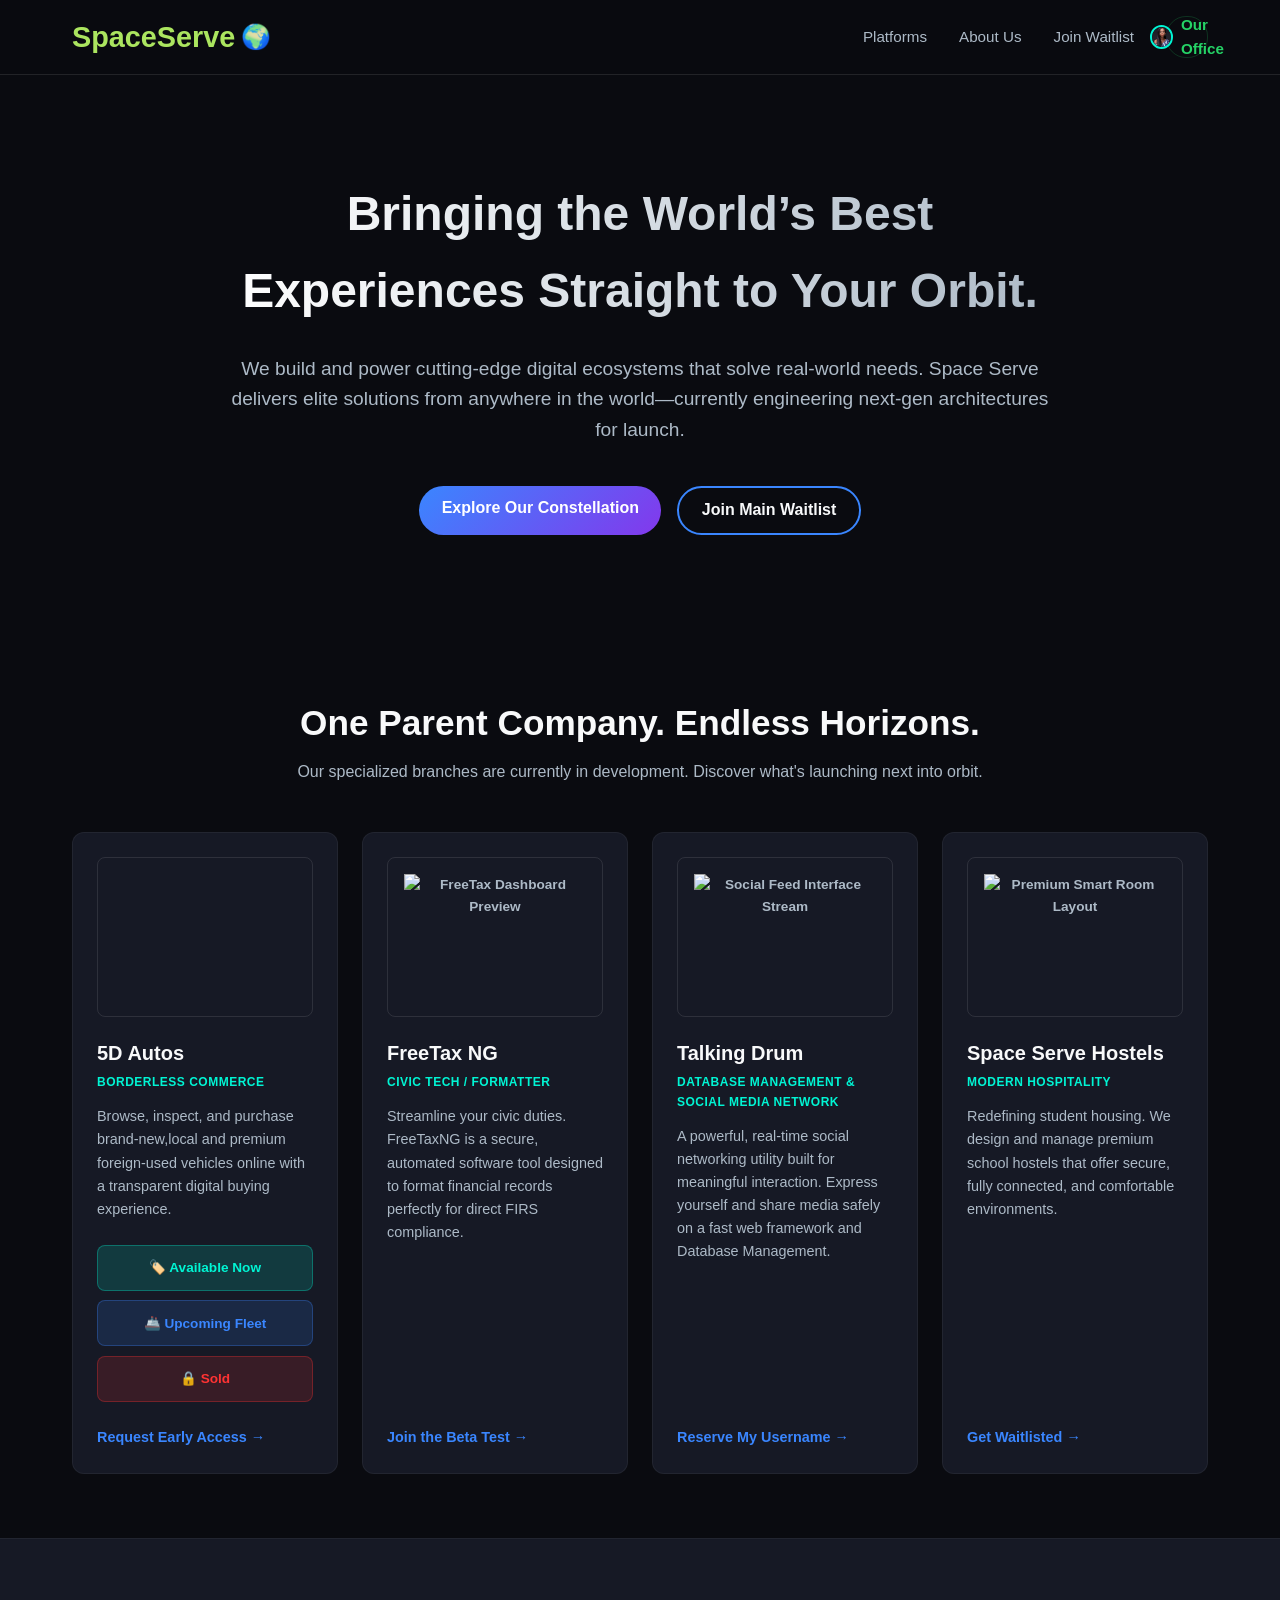
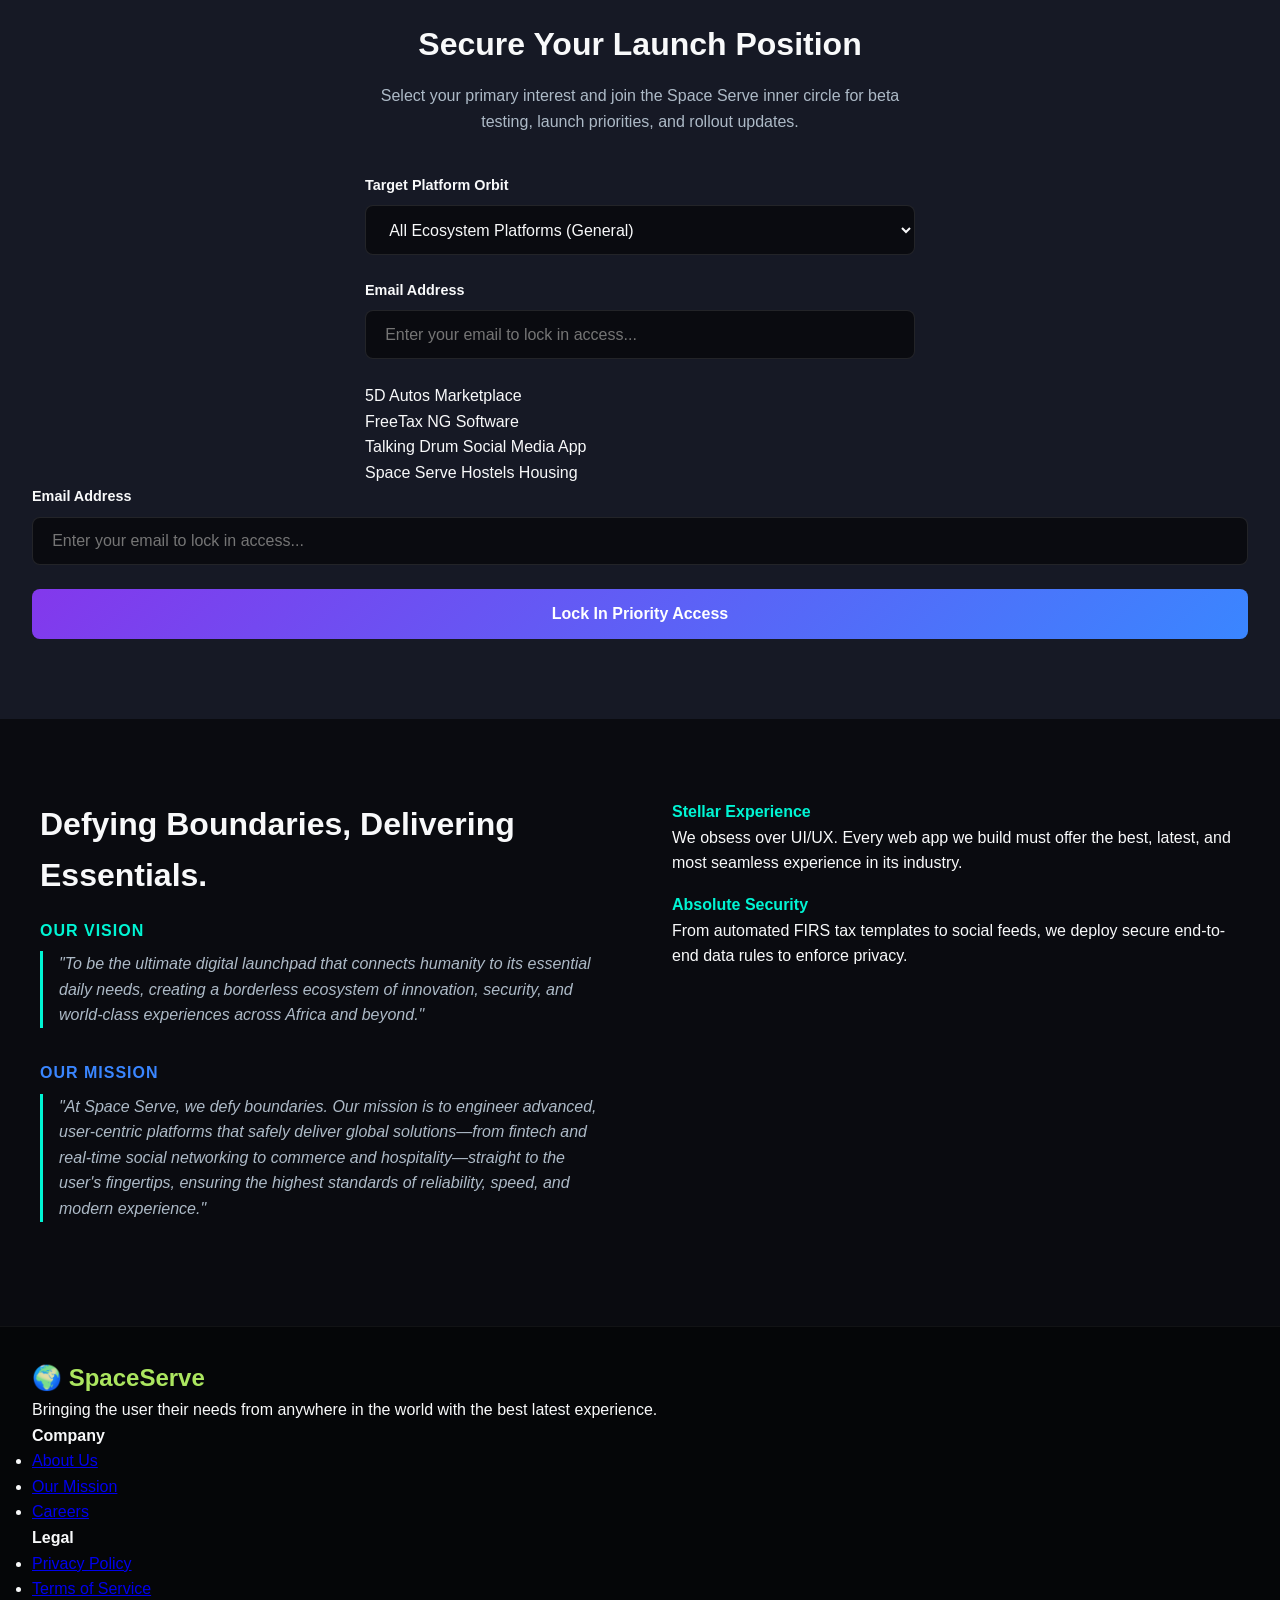
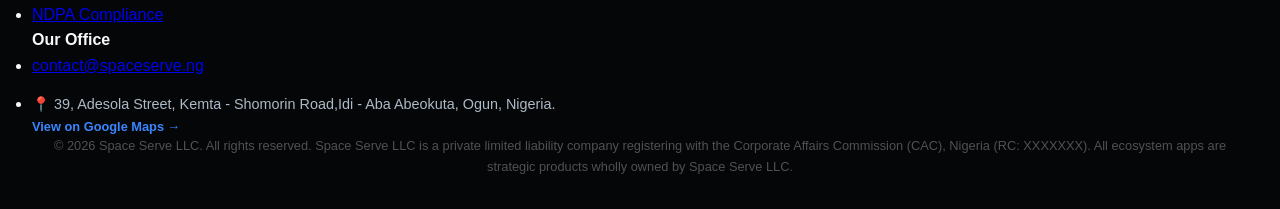
==== index.html @ 48e379fa "complete error free spaceser project" ====
<!DOCTYPE html>
<html lang="en">

<head>
    <meta charset="UTF-8">
    <meta name="viewport" content="width=device-width, initial-scale=1.0">
    <title>Space Serve LLC | Pre-Launch Portal</title>
    <link rel="stylesheet" href="style.css">
</head>

<body>
    <!-- Header Navigation -->
    <header>
        <nav class="nav-container">
            <a href="#" class="logo" style="text-decoration: none; display: flex; align-items: center;">
                <!-- Fixed span/h1 mismatch and optimized text sizing parameters -->
                <span class="logo-text"
                    style="color: #abe55f; font-weight: 700; font-size: 1.8rem; margin: 0; line-height: 1;">SpaceServe</span>
                <!-- Resized globe to a clean 1.5rem to scale beautifully across mobile phones -->
                <span class="header-globe-spin"
                    style="font-size: 1.5rem; display: inline-block; margin-left: 6px;">🌍</span>
            </a>
            <ul class="nav-links">
                <li><a href="#ecosystem">Platforms</a></li>
                <li><a href="#about">About Us</a></li>
                <li><a href="#waitlist-section">Join Waitlist</a></li>

                <!-- Our Office Hybrid Image & Text Dropdown -->
                <li class="dropdown">
                    <div class="nav-avatar-wrapper" id="contactDropdownBtn"
                        style="display: flex; align-items: center; gap: 8px; border: 1px solid rgba(37, 211, 102, 0.2); padding: 0.4rem 0.9rem; border-radius: 20px; cursor: pointer;">
                        <img src="image/victoria.png" alt="Contact Support" class="nav-avatar"
                            style="width: 24px; height: 24px; border-radius: 50%; object-fit: cover;">
                        <span style="color: #25d366; font-weight: 600; font-size: 0.95rem;">Our Office</span>
                    </div>
                    <ul class="dropdown-menu" id="contactMenu">
                        <li><a href="https://wa.me/2348159296162" target="_blank">📞 Support Line 1</a></li>
                        <li><a href="https://wa.me/3472792154" target="_blank">📞 Support Line 2</a></li>
                    </ul>
                </li>
            </ul>
        </nav>
    </header>

    <!-- Hero Section -->
    <section class="hero">
        <h1>Bringing the World’s Best Experiences Straight to Your Orbit.</h1>
        <p>We build and power cutting-edge digital ecosystems that solve real-world needs. Space Serve delivers elite
            solutions from anywhere in the world—currently engineering next-gen architectures for launch.</p>
        <div class="hero-btns">
            <a href="#ecosystem" class="cta-btn">Explore Our Constellation</a>
            <a href="#waitlist-section" class="btn-outline">Join Main Waitlist</a>
        </div>
    </section>

    <!-- Portfolio Ecosystem Section -->
    <section class="portfolio-section" id="ecosystem">
        <div class="section-title">
            <h2>One Parent Company. Endless Horizons.</h2>
            <p>Our specialized branches are currently in development. Discover what's launching next into orbit.</p>
        </div>

        <div class="portfolio-grid">

            <!-- Column 1: 5D Autos Master Showcase -->
            <article class="portfolio-card">
                <div>
                    <!-- Master Core Graphic Frame View -->
                    <div class="slider-container" data-platform="Auto Sales">
                        <!-- Fixed duplicate active slide state parameters -->
                        <div class="slide"><img src="image/H1.jpeg" alt="5D Autos Fleet"></div>
                        <div class="slide"><img src="image/H2.jpeg" alt="Car 2"></div>
                        <div class="slide"><img src="image/H3.jpeg" alt="Car 3"></div>
                        <div class="slide"><img src="image/H4.jpeg" alt="Car 4"></div>
                        <div class="slide"><img src="image/H5.jpeg" alt="Car 5"></div>
                        <div class="slide"><img src="image/H6.jpeg" alt="Car 6"></div>
                        <div class="slide"><img src="image/H7.jpeg" alt="Car 7"></div>
                        <div class="slide"><img src="image/S1.jpeg" alt="Car 8"></div>
                        <div class="slide"><img src="image/S2.jpeg" alt="Car 9"></div>
                        <div class="slide"><img src="image/S3.jpeg" alt="Car 10"></div>
                        <div class="slide"><img src="image/S4.jpeg" alt="Car 11"></div>
                        <div class="slide"><img src="image/S5.jpeg" alt="Car 12"></div>
                    </div>

                    <h3>5D Autos</h3>
                    <div class="card-tag">Borderless Commerce</div>
                    <p>Browse, inspect, and purchase brand-new,local and premium foreign-used vehicles online with a
                        transparent digital buying experience.</p>

                    <!-- Separate Page Navigation Triggers -->
                    <div class="auto-page-links">
                        <a href="available.html" class="auto-nav-pills onsale-pill">🏷️ Available Now</a>
                        <a href="upcoming.html" class="auto-nav-pills upcoming-pill">🚢 Upcoming Fleet</a>
                        <a href="sold.html" class="auto-nav-pills sold-pill">🔒 Sold</a>
                    </div>
                </div>
                <a href="#waitlist-section" class="app-link waitlist-trigger" data-app="Auto Sales"
                    style="display:block; margin-top:1.5rem;">Request Early Access &rarr;</a>
            </article>

            <!-- Column 2: FreeTax NG -->
            <article class="portfolio-card">
                <div>
                    <div class="slider-container" data-platform="FreeTax NG">
                        <div class="active slide"><img src="images/tax-dashboard.jpg" alt="FreeTax Dashboard Preview">
                        </div>
                        <div class="slide"><img src="images/tax-firs-form.jpg" alt="FIRS Compliant Formatter View">
                        </div>
                        <div class="slide"><img src="images/tax-security.jpg" alt="Secure Encryption Safeguards"></div>
                    </div>
                    <h3>FreeTax NG</h3>
                    <div class="card-tag">Civic Tech / Formatter</div>
                    <p>Streamline your civic duties. FreeTaxNG is a secure, automated software tool designed to format
                        financial records perfectly for direct FIRS compliance.</p>
                </div>
                <a href="#waitlist-section" class="app-link waitlist-trigger" data-app="FreeTax Nigeria">Join the Beta
                    Test &rarr;</a>
            </article>

            <!-- Column 3: Talking Drum -->
            <article class="portfolio-card">
                <div>
                    <div class="slider-container" data-platform="Talking Drum">
                        <div class="active slide"><img src="images/drum-feed.jpg" alt="Social Feed Interface Stream">
                        </div>
                        <div class="slide"><img src="images/drum-chat.jpg" alt="Secure Encrypted Chats"></div>
                        <div class="slide"><img src="images/drum-community.jpg" alt="Communities Hub"></div>
                    </div>
                    <h3>Talking Drum</h3>
                    <div class="card-tag">Database Management & Social Media Network</div>
                    <p>A powerful, real-time social networking utility built for meaningful interaction. Express
                        yourself and share media safely on a fast web framework and Database Management.</p>
                </div>
                <a href="#waitlist-section" class="app-link waitlist-trigger" data-app="Talking Drum">Reserve My
                    Username &rarr;</a>
            </article>

            <!-- Column 4: Space Serve Hostels -->
            <article class="portfolio-card">
                <div>
                    <div class="slider-container" data-platform="Hostels">
                        <div class="active slide"><img src="images/hostel-room.jpg" alt="Premium Smart Room Layout">
                        </div>
                        <div class="slide"><img src="images/hostel-lounge.jpg" alt="Student Shared Study Lounge"></div>
                        <div class="slide"><img src="images/hostel-security.jpg" alt="Smart Security System"></div>
                    </div>
                    <h3>Space Serve Hostels</h3>
                    <div class="card-tag">Modern Hospitality</div>
                    <p>Redefining student housing. We design and manage premium school hostels that offer secure, fully
                        connected, and comfortable environments.</p>
                </div>
                <a href="#waitlist-section" class="app-link waitlist-trigger" data-app="Space Serve Hostels"
                    style="display:block; margin-top:1.5rem;">Get Waitlisted &rarr;</a>
            </article>
        </div>
    </section>

    <!-- Unified Formspree Waitlist Input Form Section -->
    <section class="waitlist-form-section" id="waitlist-section">
        <div class="form-wrapper">
            <h2>Secure Your Launch Position</h2>
            <p>Select your primary interest and join the Space Serve inner circle for beta testing, launch priorities,
                and rollout updates.</p>

            <!-- IMPORTANT: Replace 'your-formspree-id' with your actual Formspree alphanumeric endpoint string key -->
            <form action="https://formspree.io" method="POST" id="waitlistForm">
                <div class="input-group">
                    <label for="platformSelect">Target Platform Orbit</label>
                    <select name="Selected Platform" id="platformSelect" required>
                        <option value="General Ecosystem Support">All Ecosystem Platforms (General)</option>
                        <option value="Auto Sales">5D Autos Marketplace</option>
                        <option value="FreeTax Nigeria">FreeTax NG Software</option>
                        <option value="Talking Drum">Talking Drum Social Media App</option>
                        <option value="Space Serve Hostels">Space Serve Hostels Housing</option>
                    </select>
                </div>

                <div class="input-group">
                    <label for="emailInput">Email Address</label>
                    <input type="email" name="Subscriber Email" id="emailInput"
                        placeholder="Enter your email to lock in access..." required>
                </div>

                <option value="Auto Sales">5D Autos Marketplace</option>
                <option value="FreeTax Nigeria">FreeTax NG Software</option>
                <option value="Talking Drum">Talking Drum Social Media App</option>
                <option value="Space Serve Hostels">Space Serve Hostels Housing</option>
                </select>
        </div>

        <div class="input-group">
            <label for="emailInput">Email Address</label>
            <input type="email" name="Subscriber Email" id="emailInput"
                placeholder="Enter your email to lock in access..." required>
        </div>

        <button type="submit" class="submit-form-btn">Lock In Priority Access</button>
        </form>
        </div>
    </section>

    <!-- About & Corporate Statements Section -->
    <section class="about-section" id="about">
        <div class="about-container">
            <div class="about-left">
                <h2>Defying Boundaries, Delivering Essentials.</h2>

                <p
                    style="margin-bottom: 0.5rem; color: var(--stellar-glow); font-weight: 700; text-transform: uppercase; letter-spacing: 1px;">
                    Our Vision</p>
                <blockquote style="margin-bottom: 2rem;">
                    "To be the ultimate digital launchpad that connects humanity to its essential daily needs, creating
                    a borderless ecosystem of innovation, security, and world-class experiences across Africa and
                    beyond."
                </blockquote>

                <p
                    style="margin-bottom: 0.5rem; color: var(--cosmic-blue); font-weight: 700; text-transform: uppercase; letter-spacing: 1px;">
                    Our Mission</p>
                <blockquote style="margin-bottom: 1.5rem;">
                    "At Space Serve, we defy boundaries. Our mission is to engineer advanced, user-centric platforms
                    that safely deliver global solutions—from fintech and real-time social networking to commerce and
                    hospitality—straight to the user's fingertips, ensuring the highest standards of reliability, speed,
                    and modern experience."
                </blockquote>
            </div>
            <div class="about-right">
                <ul class="value-list">
                    <li class="value-item">
                        <strong>Stellar Experience</strong>
                        <p>We obsess over UI/UX. Every web app we build must offer the best, latest, and most seamless
                            experience in its industry.</p>
                    </li>
                    <li class="value-item">
                        <strong>Absolute Security</strong>
                        <p>From automated FIRS tax templates to social feeds, we deploy secure end-to-end data rules to
                            enforce privacy.</p>
                    </li>
                </ul>
            </div>
        </div>
    </section>

    <footer>
        <div class="footer-container">
            <div class="footer-brand">
                <a href="#" class="logo">
                    <span class="footer-spin">🌍</span> <span class="logo-text"
                        style="color: #abe55f;">SpaceServe</span>
                </a>
                <p>Bringing the user their needs from anywhere in the world with the best latest experience.</p>
            </div>

            <div class="footer-links">
                <h4>Company</h4>
                <ul>
                    <li><a href="#about">About Us</a></li>
                    <li><a href="#about">Our Mission</a></li>
                    <li><a href="#">Careers</a></li>
                </ul>
            </div>

            <div class="footer-links">
                <h4>Legal</h4>
                <ul>
                    <li><a href="#">Privacy Policy</a></li>
                    <li><a href="#">Terms of Service</a></li>
                    <li><a href="#">NDPA Compliance</a></li>
                </ul>
            </div>

            <div class="footer-links">
                <h4>Our Office</h4>
                <ul>
                    <li><a href="mailto:contact@spaceserve.ng">contact@spaceserve.ng</a></li>
                    <li style="margin-top: 0.8rem;">
                        <a href="https://google.com" target="_blank"
                            style="color: var(--text-muted); font-size: 0.9rem; line-height: 1.4; text-decoration: none; display: block; border-radius: 4px; transition: color 0.2s;">
                            📍 39, Adesola Street, Kemta - Shomorin Road,Idi - Aba Abeokuta, Ogun, Nigeria.
                            <span
                                style="display: block; color: var(--cosmic-blue); font-size: 0.8rem; margin-top: 4px; font-weight: 600;">View
                                on Google Maps &rarr;</span>
                        </a>
                    </li>
                </ul>
            </div>
        </div>

        <div class="legal-notice">
            © 2026 Space Serve LLC. All rights reserved. Space Serve LLC is a private limited liability company
            registering with the Corporate Affairs Commission (CAC), Nigeria (RC: XXXXXXX). All ecosystem apps are
            strategic products wholly owned by Space Serve LLC.
        </div>
    </footer>

    <script src="script.js"></script>
</body>

</html>
---- style.css ----
/* CSS Reset & Dark Space Aesthetics */
* {
    margin: 0;
    padding: 0;
    box-sizing: border-box;
    font-family: 'Segoe UI', Tahoma, Geneva, Verdana, sans-serif;
}

:root {
    --space-dark: #0a0b10;
    --space-nebula: #161925;
    --cosmic-blue: #3a86ff;
    --stellar-glow: #00f5d4;
    --text-light: #f8f9fa;
    --text-muted: #adbac7;
}

body {
    background-color: var(--space-dark);
    color: var(--text-light);
    line-height: 1.6;
    overflow-x: hidden;
}

/* Navigation Layout */
header {
    background-color: rgba(10, 11, 16, 0.95);
    backdrop-filter: blur(10px);
    position: fixed;
    width: 100%;
    top: 0;
    z-index: 1000;
    border-bottom: 1px solid rgba(255, 255, 255, 0.1);
}

.nav-container {
    max-width: 1200px;
    margin: 0 auto;
    display: flex;
    justify-content: space-between;
    align-items: center;
    padding: 1rem 2rem;
}

.logo {
    font-size: 1.5rem;
    font-weight: 700;
    color: var(--text-light);
    text-decoration: none;
}

.logo span { color: var(--stellar-glow); }
.nav-links { display: flex; list-style: none; gap: 2rem; align-items: center; }
.nav-links a { color: var(--text-muted); text-decoration: none; font-size: 0.95rem; transition: color 0.3s; }
.nav-links a:hover { color: var(--stellar-glow); }

.cta-btn, .btn-outline {
    padding: 0.6rem 1.4rem;
    border-radius: 30px;
    text-decoration: none;
    font-weight: 600;
    display: inline-block;
    transition: all 0.3s ease;
}

.cta-btn {
    background: linear-gradient(135deg, var(--cosmic-blue), #8338ec);
    color: white;
}

.cta-btn:hover {
    transform: translateY(-2px);
    box-shadow: 0 4px 15px rgba(58, 134, 255, 0.4);
}

.btn-outline {
    border: 2px solid var(--cosmic-blue);
    color: var(--text-light);
}

.btn-outline:hover { background-color: rgba(58, 134, 255, 0.1); }

/* Hero Wrapper */
.hero {
    padding: 11rem 2rem 6rem 2rem;
    max-width: 900px;
    margin: 0 auto;
    text-align: center;
}

.hero h1 {
    font-size: 3rem;
    font-weight: 800;
    margin-bottom: 1.5rem;
    background: linear-gradient(to right, #fff, var(--text-muted));
    -webkit-background-clip: text;
    -webkit-text-fill-color: transparent;
    background-clip: text; /* Add this standard rule for global compatibility */
}

.hero p { font-size: 1.2rem; color: var(--text-muted); margin-bottom: 2.5rem; }
.hero-btns { display: flex; justify-content: center; gap: 1rem; }

/* Grid Portfolio Structure (Enforced 4 Column Constraints) */
.portfolio-section { max-width: 1200px; margin: 0 auto; padding: 4rem 2rem; }
.section-title { text-align: center; margin-bottom: 3rem; }
.section-title h2 { font-size: 2.2rem; margin-bottom: 0.5rem; }
.section-title p { color: var(--text-muted); }

.portfolio-grid {
    display: grid;
    grid-template-columns: repeat(4, 1fr);
    gap: 1.5rem;
}

.portfolio-card {
    background-color: var(--space-nebula);
    border: 1px solid rgba(255, 255, 255, 0.05);
    border-radius: 12px;
    padding: 1.5rem;
    display: flex;
    flex-direction: column;
    justify-content: space-between;
    transition: transform 0.3s, border-color 0.3s;
}

.portfolio-card:hover { transform: translateY(-5px); border-color: var(--cosmic-blue); }

/* Intermittent Image Slideshow Frame Module */
.slider-container {
    width: 100%;
    height: 160px;
    position: relative;
    overflow: hidden;
    border-radius: 8px;
    margin-bottom: 1.2rem;
    border: 1px solid rgba(255, 255, 255, 0.1);
}

.slide {
    position: absolute;
    width: 100%;
    height: 100%;
    opacity: 0;
    transition: opacity 0.8s ease-in-out;
}

.slide.active { opacity: 1; z-index: 2; }

/* Placeholder and Future Proof Image Target Style */
.placeholder-img, .slider-container img {
    width: 100%;
    height: 100%;
    display: flex;
    align-items: center;
    justify-content: center;
    font-size: 0.85rem;
    font-weight: 600;
    color: var(--text-muted);
    text-align: center;
    padding: 1rem;
    object-fit: cover; /* Keeps real images scaling cleanly */
}

.portfolio-card h3 { font-size: 1.25rem; margin-bottom: 0.3rem; }
.card-tag { font-size: 0.75rem; color: var(--stellar-glow); text-transform: uppercase; margin-bottom: 0.8rem; font-weight: 700; letter-spacing: 0.5px; }
.portfolio-card p { color: var(--text-muted); font-size: 0.9rem; margin-bottom: 1.5rem; flex-grow: 1; }
.app-link { color: var(--cosmic-blue); text-decoration: none; font-weight: 600; font-size: 0.9rem; }
.app-link:hover { text-decoration: underline; }

/* Formspree Waitlist Structural Container */
.waitlist-form-section { background-color: var(--space-nebula); padding: 5rem 2rem; border-top: 1px solid rgba(255, 255, 255, 0.05); }
.form-wrapper { max-width: 550px; margin: 0 auto; text-align: center; }
.form-wrapper h2 { font-size: 2rem; margin-bottom: 0.8rem; }
.form-wrapper p { color: var(--text-muted); margin-bottom: 2.5rem; }

form { text-align: left; }
.input-group { margin-bottom: 1.5rem; }
.input-group label { display: block; font-size: 0.9rem; margin-bottom: 0.5rem; color: var(--text-light); font-weight: 600; }

.input-group input, .input-group select {
    width: 100%;
    padding: 0.9rem 1.2rem;
    background-color: var(--space-dark);
    border: 1px solid rgba(255, 255, 255, 0.1);
    color: var(--text-light);
    border-radius: 8px;
    font-size: 1rem;
    outline: none;
    transition: border 0.3s;
}

.input-group input:focus, .input-group select:focus { border-color: var(--stellar-glow); }
.submit-form-btn { width: 100%; padding: 1rem; border: none; border-radius: 8px; background: linear-gradient(135deg, #8338ec, var(--cosmic-blue)); color: white; font-weight: 700; font-size: 1rem; cursor: pointer; transition: transform 0.2s; }
.submit-form-btn:hover { transform: scale(1.01); }

/* About and Footer */
.about-section { padding: 5rem 2rem; }
.about-container { max-width: 1200px; margin: 0 auto; display: grid; grid-template-columns: 1fr 1fr; gap: 4rem; }
.about-left h2 { font-size: 2rem; margin-bottom: 1rem; }
.about-left blockquote { border-left: 3px solid var(--stellar-glow); padding-left: 1rem; color: var(--text-muted); font-style: italic; }
.value-list { list-style: none; }
.value-item { margin-bottom: 1rem; }
.value-item strong { color: var(--stellar-glow); display: block; }
footer { background: #050608; padding: 2rem; border-top: 1px solid rgba(255, 255, 255, 0.05); }
.legal-notice { max-width: 1200px; margin: 0 auto; color: rgba(255, 255, 255, 0.3); font-size: 0.8rem; text-align: center; }

/* Responsive Media Controls - Adapts to Mobile Viewports dynamically */
@media (max-width: 1100px) {
    .portfolio-grid { grid-template-columns: repeat(2, 1fr); } /* Changes to a 2-column pattern on tablet widths */
}

@media (max-width: 768px) {
    .nav-links { display: none; }
    .hero h1 { font-size: 2.1rem; }
    .portfolio-grid { grid-template-columns: 1fr; } /* Changes down to a robust single item column flow on mobile frames */
    .about-container { grid-template-columns: 1fr; gap: 2rem; }
}

/* Dropdown Mechanics Layout */
.dropdown {
    position: relative;
}

.dropdown-menu {
    display: none; /* Hidden by default */
    position: absolute;
    right: 0;
    top: 100%;
    background-color: var(--space-nebula);
    border: 1px solid rgba(255, 255, 255, 0.1);
    list-style: none;
    border-radius: 8px;
    padding: 0.5rem 0;
    min-width: 160px;
    box-shadow: 0 4px 12px rgba(0, 0, 0, 0.5);
    z-index: 2000;
}

/* Show dropdown when user hovers on desktop or when active on mobile */
.dropdown:hover .dropdown-menu,
.dropdown.active .dropdown-menu {
    display: block;
}

.dropdown-menu li a {
    display: block;
    padding: 0.6rem 1rem;
    color: var(--text-light) !important;
    font-size: 0.9rem;
    text-decoration: none;
    transition: background-color 0.2s;
}

.dropdown-menu li a:hover {
    background-color: rgba(58, 134, 255, 0.2);
    color: var(--stellar-glow) !important;
}

.nav-links .whatsapp-nav-btn {
    color: #25d366;
    font-weight: 600;
    border: 1px solid rgba(37, 211, 102, 0.2);
    padding: 0.4rem 0.9rem;
    border-radius: 20px;
    cursor: pointer;
}

/* Target the Globe Icon for a smooth cosmic spin */
.logo .logo-icon {
    display: inline-block;
    font-size: 1.6rem;
    /* Adjust '6s' to make it spin faster (e.g., 3s) or slower (e.g., 12s) */
    animation: globeSpin 6s linear infinite; 
}

/* Custom Orbital Spin Keyframes */
@keyframes globeSpin {
    0% {
        transform: rotate(0deg);
    }
    100% {
        transform: rotate(360deg);
    }
}

/* Navigation Support Avatar Framing Rules */
.nav-avatar-wrapper {
    position: relative;
    width: 42px;
    height: 42px;
    cursor: pointer;
    display: flex;
    align-items: center;
    justify-content: center;
}

.nav-avatar {
    width: 100%;
    height: 100%;
    border-radius: 50%; /* Cuts any regular image into a perfect circle */
    object-fit: cover; /* Prevents your picture from squeezing or distorting */
    border: 2px solid var(--stellar-glow); /* Adds a glowing premium outer border */
    background-color: var(--space-dark);
    transition: transform 0.2s ease, border-color 0.2s;
}

.nav-avatar-wrapper:hover .nav-avatar {
    transform: scale(1.08); /* Gently expands avatar frame on mouse hover */
    border-color: #25d366; /* Changes border to WhatsApp green on hover */
}

/* Green Live Chat Badge */
.online-indicator {
    position: absolute;
    bottom: 1px;
    right: 1px;
    width: 12px;
    height: 12px;
    background-color: #25d366; /* Vibrant WhatsApp Green */
    border: 2px solid var(--space-dark); /* Separates indicator from image body */
    border-radius: 50%;
    box-shadow: 0 0 8px #25d366;
}

/* Dropdown Layout Container */
.dropdown {
    position: relative;
}

.dropdown-menu {
    display: none; /* Hidden by default */
    position: absolute;
    right: 0;
    top: 100%;
    background-color: #161925; /* Matches your dark space nebula theme */
    border: 1px solid rgba(255, 255, 255, 0.1);
    list-style: none;
    border-radius: 8px;
    padding: 0.5rem 0;
    min-width: 170px;
    box-shadow: 0 4px 12px rgba(0, 0, 0, 0.5);
    z-index: 2000;
}

/* Instantly shows menu when hovered on computers or active on mobile */
.dropdown:hover .dropdown-menu,
.dropdown.active .dropdown-menu {
    display: block;
}

.dropdown-menu li a {
    display: block;
    padding: 0.6rem 1rem;
    color: #f8f9fa !important;
    text-decoration: none;
    font-size: 0.9rem;
    transition: background-color 0.2s;
}

.dropdown-menu li a:hover {
    background-color: rgba(58, 134, 255, 0.2);
    color: #00f5d4 !important; /* Glow accent */
}
.footer-links ul li a:hover {
    color: var(--stellar-glow) !important;
}

/* Triggers a continuous, seamless rotation on the header globe icon */
.header-globe-spin {
    animation: smoothHeaderGlobe 7s linear infinite;
    transform-origin: center;
}

/* Keyframes to loop the globe 360 degrees infinitely */
@keyframes smoothHeaderGlobe {
    0% {
        transform: rotate(0deg);
    }
    100% {
        transform: rotate(360deg);
    }
}

/* 5D Autos Separate Page Navigation System */
.auto-page-links {
    display: flex;
    flex-direction: column;
    gap: 0.6rem;
    margin-top: 1rem;
}

.auto-nav-pills {
    display: block;
    text-align: center;
    text-decoration: none;
    padding: 0.7rem;
    font-size: 0.85rem;
    font-weight: 700;
    border-radius: 8px;
    transition: transform 0.2s, box-shadow 0.2s;
}

.auto-nav-pills:hover {
    transform: translateY(-2px);
}

/* Color Coding for Category Navigation Buttons */
.onsale-pill { background-color: rgba(0, 245, 212, 0.15); color: var(--stellar-glow); border: 1px solid rgba(0, 245, 212, 0.3); }
.onsale-pill:hover { box-shadow: 0 0 10px rgba(0, 245, 212, 0.3); }

.upcoming-pill { background-color: rgba(58, 134, 255, 0.15); color: var(--cosmic-blue); border: 1px solid rgba(58, 134, 255, 0.3); }
.upcoming-pill:hover { box-shadow: 0 0 10px rgba(58, 134, 255, 0.3); }

.sold-pill { background-color: rgba(255, 51, 51, 0.15); color: #ff3333; border: 1px solid rgba(255, 51, 51, 0.3); }
.sold-pill:hover { box-shadow: 0 0 10px rgba(255, 51, 51, 0.3); }
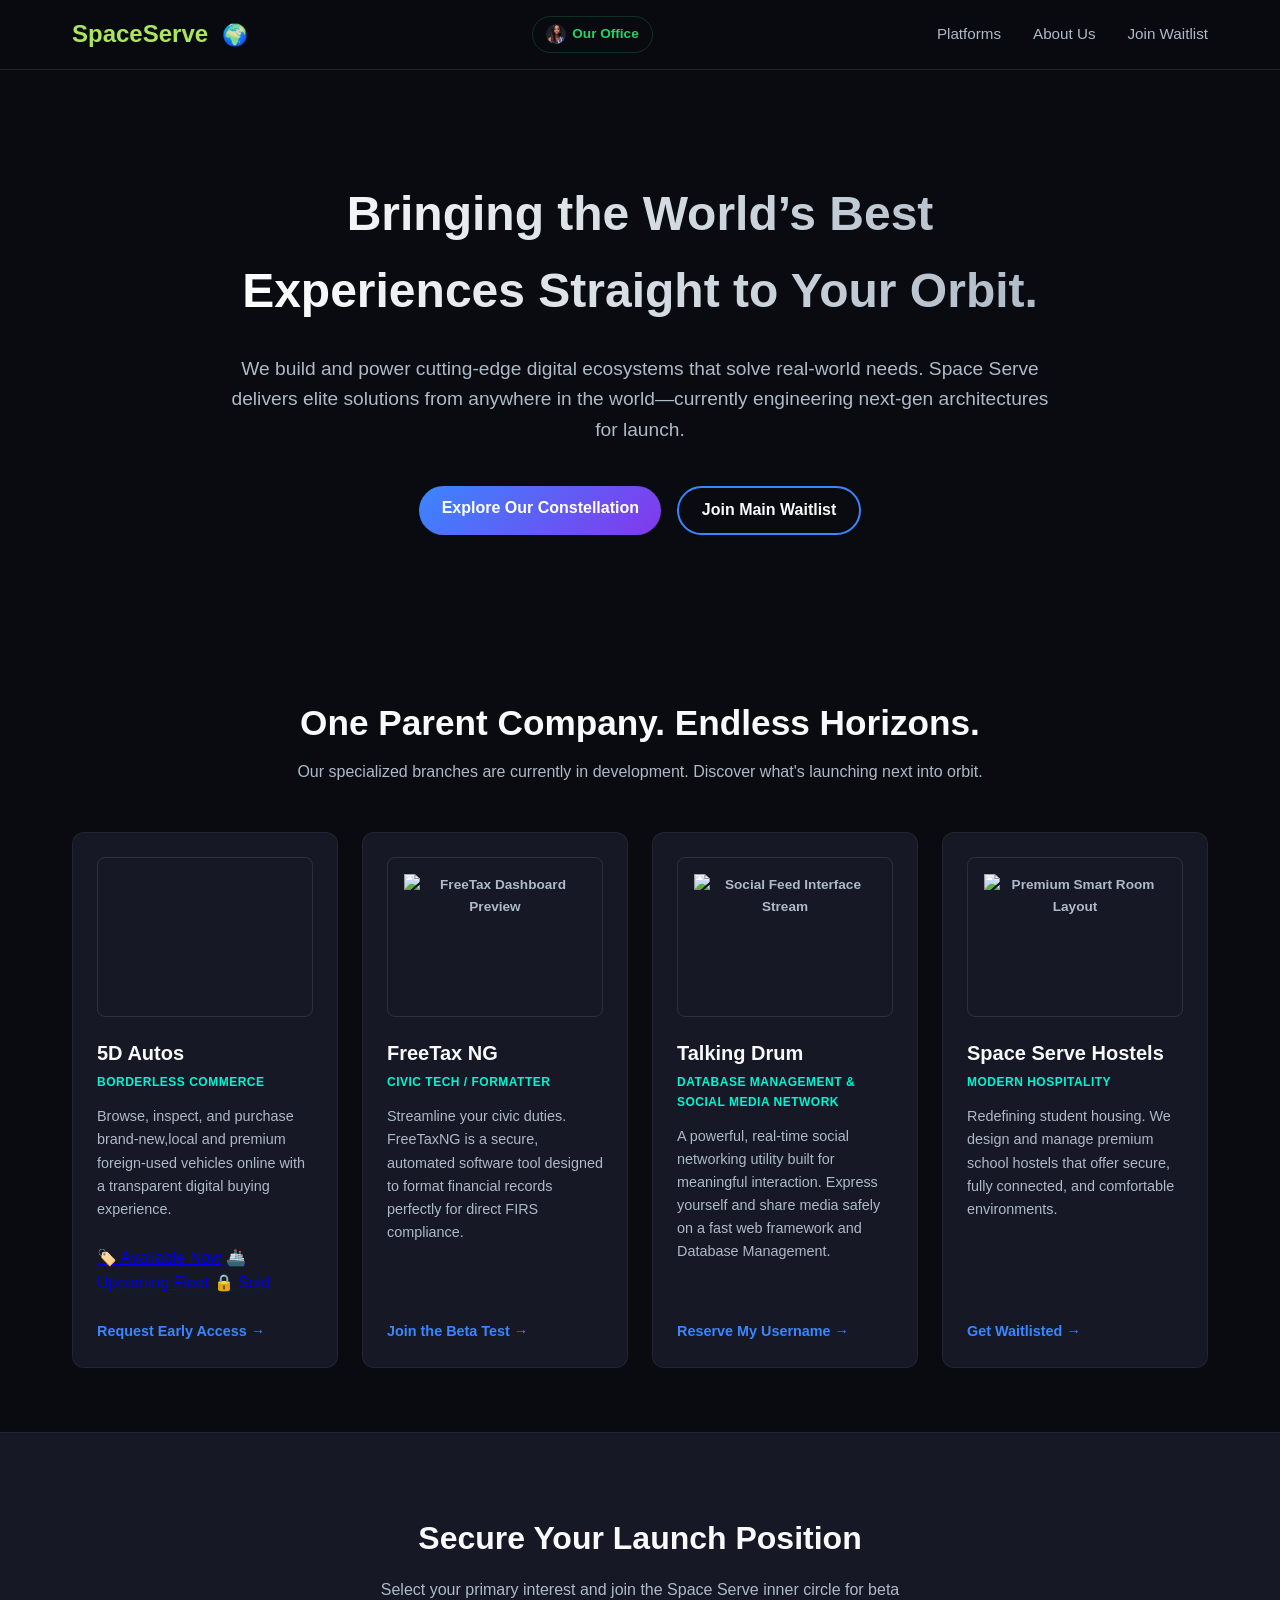
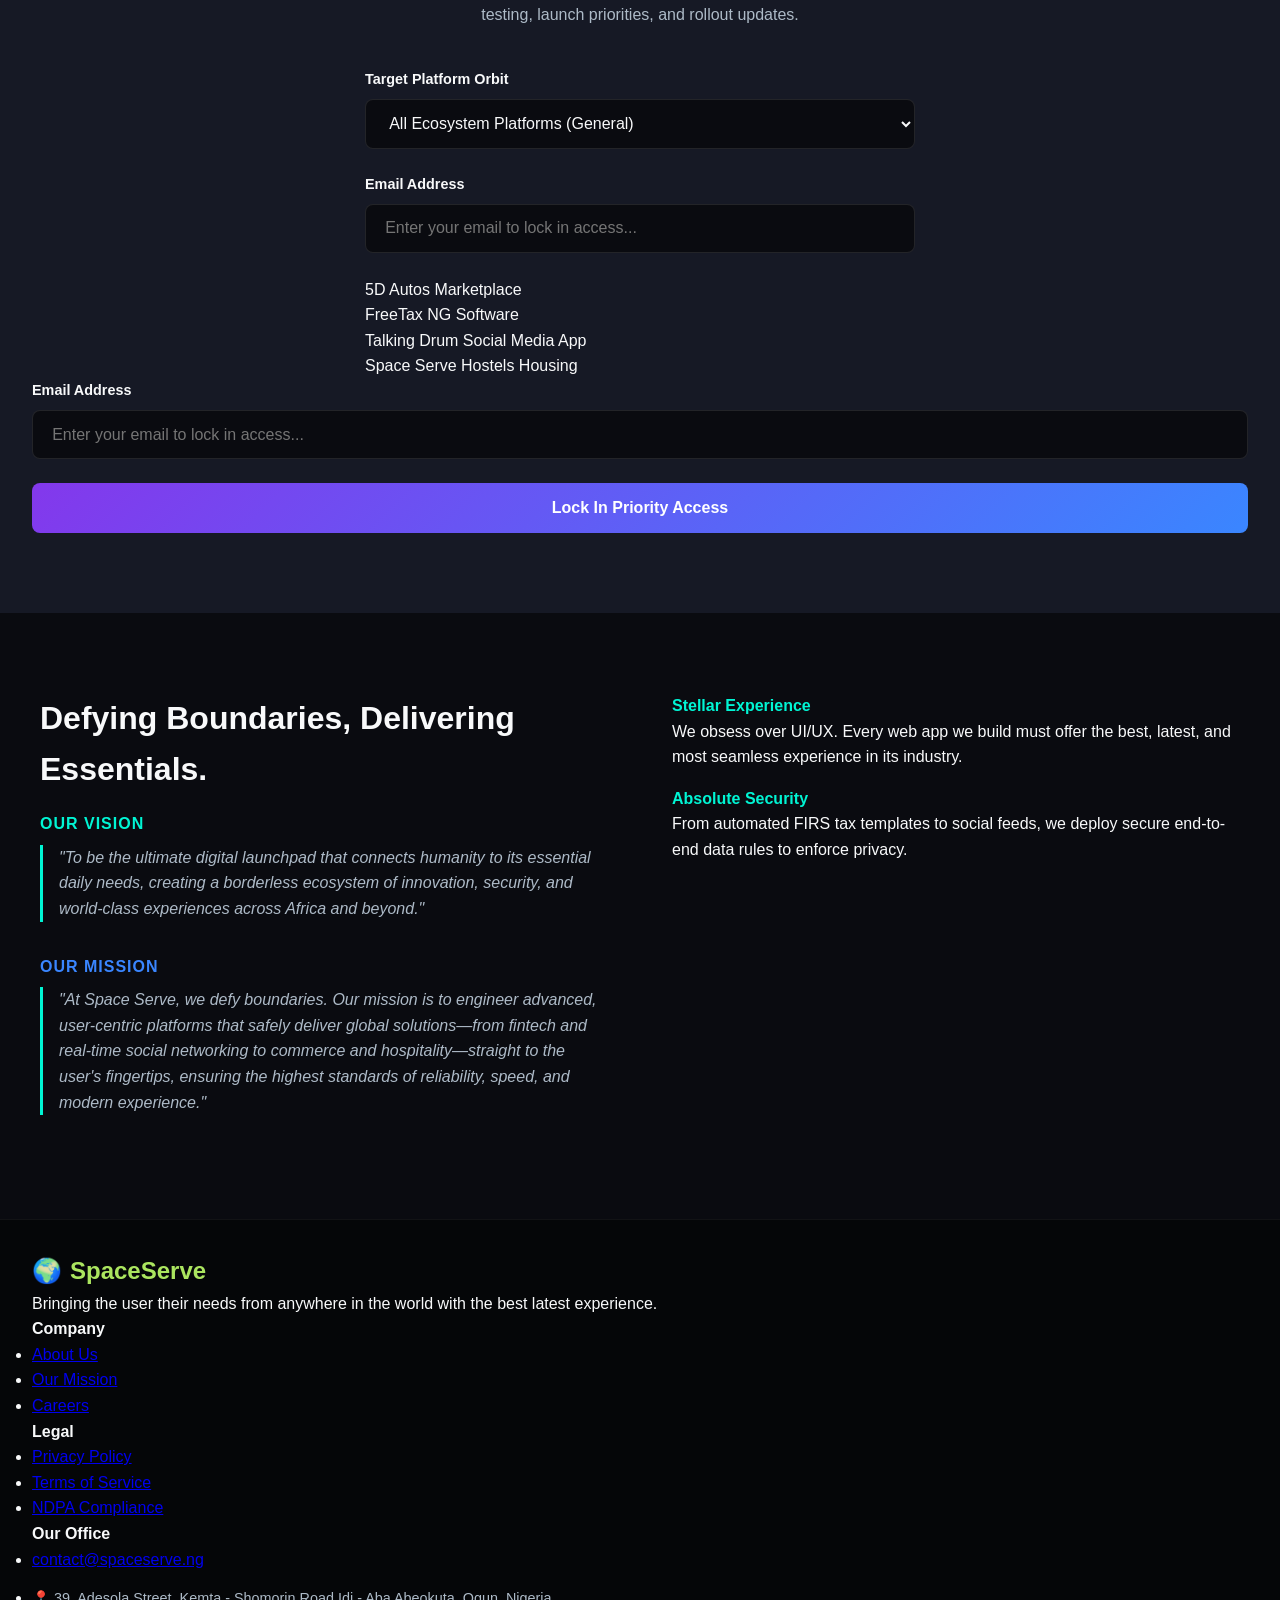
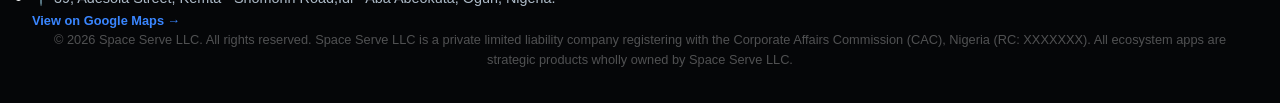
==== commit 356a2ba8: "fit mobile responsive layout navigation, spinning logo animation" ====
--- a/index.html
+++ b/index.html
@@ -12,32 +12,39 @@
     <!-- Header Navigation -->
     <header>
         <nav class="nav-container">
-            <a href="#" class="logo" style="text-decoration: none; display: flex; align-items: center;">
-                <!-- Fixed span/h1 mismatch and optimized text sizing parameters -->
+            <a href="#" class="logo"
+                style="text-decoration: none; display: flex; align-items: center; max-width: 50%; overflow: hidden;">
                 <span class="logo-text"
-                    style="color: #abe55f; font-weight: 700; font-size: 1.8rem; margin: 0; line-height: 1;">SpaceServe</span>
-                <!-- Resized globe to a clean 1.5rem to scale beautifully across mobile phones -->
-                <span class="header-globe-spin"
-                    style="font-size: 1.5rem; display: inline-block; margin-left: 6px;">🌍</span>
+                    style="color: #abe55f; font-weight: 700; font-size: 1.5rem; margin: 0; line-height: 1; white-space: nowrap;">SpaceServe</span>
+                <span class="header-globe-spin logo-ico"
+                    style="font-size: 1.3rem; display: inline-block; margin-left: 6px; flex-shrink: 0;">🌍</span>
             </a>
-            <ul class="nav-links">
-                <li><a href="#ecosystem">Platforms</a></li>
-                <li><a href="#about">About Us</a></li>
-                <li><a href="#waitlist-section">Join Waitlist</a></li>
-
-                <!-- Our Office Hybrid Image & Text Dropdown -->
-                <li class="dropdown">
+
+            <div style="display: flex; align-items: center; gap: 1rem;">
+                <!-- Our Office Hybrid Image & Text Dropdown (Always Visible) -->
+                <div class="dropdown" id="dropdownContainer" style="list-style: none;">
                     <div class="nav-avatar-wrapper" id="contactDropdownBtn"
-                        style="display: flex; align-items: center; gap: 8px; border: 1px solid rgba(37, 211, 102, 0.2); padding: 0.4rem 0.9rem; border-radius: 20px; cursor: pointer;">
+                        style="display: flex; align-items: center; gap: 6px; border: 1px solid rgba(37, 211, 102, 0.2); padding: 0.4rem 0.8rem; border-radius: 20px; cursor: pointer; white-space: nowrap;">
                         <img src="image/victoria.png" alt="Contact Support" class="nav-avatar"
-                            style="width: 24px; height: 24px; border-radius: 50%; object-fit: cover;">
-                        <span style="color: #25d366; font-weight: 600; font-size: 0.95rem;">Our Office</span>
+                            style="width: 20px; height: 20px; border-radius: 50%; object-fit: cover; flex-shrink: 0;">
+                        <span class="office-text" style="color: #25d366; font-weight: 600; font-size: 0.85rem;">Our
+                            Office</span>
                     </div>
                     <ul class="dropdown-menu" id="contactMenu">
-                        <li><a href="https://wa.me/2348159296162" target="_blank">📞 Support Line 1</a></li>
-                        <li><a href="https://wa.me/3472792154" target="_blank">📞 Support Line 2</a></li>
+                        <li><a href="https://wa.me" target="_blank">📞 Support Line 1</a></li>
+                        <li><a href="https://wa.me" target="_blank">📞 Support Line 2</a></li>
                     </ul>
-                </li>
+                </div>
+
+                <!-- Mobile Hamburger Menu Button -->
+                <button id="mobileMenuBtn" class="mobile-menu-toggle" aria-label="Toggle Navigation">☰</button>
+            </div>
+
+            <!-- Main Navigation Links (Fades in dynamically on mobile) -->
+            <ul class="nav-links" id="navLinksMenu">
+                <li><a href="#ecosystem" class="nav-item-link">Platforms</a></li>
+                <li><a href="#about" class="nav-item-link">About Us</a></li>
+                <li><a href="#waitlist-section" class="nav-item-link">Join Waitlist</a></li>
             </ul>
         </nav>
     </header>
--- a/style.css
+++ b/style.css
@@ -1,4 +1,6 @@
-/* CSS Reset & Dark Space Aesthetics */
+/* ==========================================================================
+   1. CSS Reset & Dark Space Aesthetics
+   ========================================================================== */
 * {
     margin: 0;
     padding: 0;
@@ -22,10 +24,13 @@
     overflow-x: hidden;
 }
 
-/* Navigation Layout */
+/* ==========================================================================
+   2. Header Navigation Layout
+   ========================================================================== */
 header {
     background-color: rgba(10, 11, 16, 0.95);
     backdrop-filter: blur(10px);
+    -webkit-backdrop-filter: blur(10px);
     position: fixed;
     width: 100%;
     top: 0;
@@ -43,6 +48,9 @@
 }
 
 .logo {
+    display: flex;
+    align-items: center;
+    gap: 0.5rem;
     font-size: 1.5rem;
     font-weight: 700;
     color: var(--text-light);
@@ -50,10 +58,83 @@
 }
 
 .logo span { color: var(--stellar-glow); }
-.nav-links { display: flex; list-style: none; gap: 2rem; align-items: center; }
-.nav-links a { color: var(--text-muted); text-decoration: none; font-size: 0.95rem; transition: color 0.3s; }
-.nav-links a:hover { color: var(--stellar-glow); }
-
+
+.nav-links { 
+    display: flex; 
+    list-style: none; 
+    gap: 2rem; 
+    align-items: center; 
+}
+
+.nav-links a { 
+    color: var(--text-muted); 
+    text-decoration: none; 
+    font-size: 0.95rem; 
+    transition: color 0.3s; 
+}
+
+.nav-links a:hover { 
+    color: var(--stellar-glow); 
+}
+
+/* ==========================================================================
+   3. Dropdown Mechanics (Desktop Hover & Mobile State)
+   ========================================================================== */
+.dropdown {
+    position: relative;
+}
+
+.dropdown-menu {
+    display: none;
+    position: absolute;
+    right: 0;
+    top: 100%;
+    background-color: var(--space-nebula);
+    border: 1px solid rgba(255, 255, 255, 0.1);
+    list-style: none;
+    border-radius: 8px;
+    padding: 0.5rem 0;
+    min-width: 160px;
+    box-shadow: 0 4px 12px rgba(0, 0, 0, 0.5);
+    z-index: 2000;
+}
+
+/* Show dropdown via desktop hover OR when .active class is appended via JS */
+.dropdown:hover .dropdown-menu,
+.dropdown.active .dropdown-menu {
+    display: block;
+}
+
+.dropdown-menu li a {
+    display: block;
+    padding: 0.6rem 1rem;
+    color: var(--text-light) !important;
+    font-size: 0.9rem;
+    text-decoration: none;
+    transition: background-color 0.2s;
+}
+
+.dropdown-menu li a:hover {
+    background-color: rgba(58, 134, 255, 0.2);
+    color: var(--stellar-glow) !important;
+}
+
+/* Header Globe Rotation Animation Trigger */
+.logo .logo-ico {
+    display: inline-block;
+    color: var(--stellar-glow);
+    font-size: 1.4rem;
+    animation: cosmic-spin 12s linear infinite;
+}
+
+@keyframes cosmic-spin {
+    from { transform: rotate(0deg); }
+    to { transform: rotate(360deg); }
+}
+
+/* ==========================================================================
+   4. Buttons & Global UI Actions
+   ========================================================================== */
 .cta-btn, .btn-outline {
     padding: 0.6rem 1.4rem;
     border-radius: 30px;
@@ -78,9 +159,13 @@
     color: var(--text-light);
 }
 
-.btn-outline:hover { background-color: rgba(58, 134, 255, 0.1); }
-
-/* Hero Wrapper */
+.btn-outline:hover { 
+    background-color: rgba(58, 134, 255, 0.1); 
+}
+
+/* ==========================================================================
+   5. Hero Section
+   ========================================================================== */
 .hero {
     padding: 11rem 2rem 6rem 2rem;
     max-width: 900px;
@@ -95,17 +180,43 @@
     background: linear-gradient(to right, #fff, var(--text-muted));
     -webkit-background-clip: text;
     -webkit-text-fill-color: transparent;
-    background-clip: text; /* Add this standard rule for global compatibility */
-}
-
-.hero p { font-size: 1.2rem; color: var(--text-muted); margin-bottom: 2.5rem; }
-.hero-btns { display: flex; justify-content: center; gap: 1rem; }
-
-/* Grid Portfolio Structure (Enforced 4 Column Constraints) */
-.portfolio-section { max-width: 1200px; margin: 0 auto; padding: 4rem 2rem; }
-.section-title { text-align: center; margin-bottom: 3rem; }
-.section-title h2 { font-size: 2.2rem; margin-bottom: 0.5rem; }
-.section-title p { color: var(--text-muted); }
+    background-clip: text;
+}
+
+.hero p { 
+    font-size: 1.2rem; 
+    color: var(--text-muted); 
+    margin-bottom: 2.5rem; 
+}
+
+.hero-btns { 
+    display: flex; 
+    justify-content: center; 
+    gap: 1rem; 
+}
+
+/* ==========================================================================
+   6. Grid Portfolio Ecosystem Structure
+   ========================================================================== */
+.portfolio-section { 
+    max-width: 1200px; 
+    margin: 0 auto; 
+    padding: 4rem 2rem; 
+}
+
+.section-title { 
+    text-align: center; 
+    margin-bottom: 3rem; 
+}
+
+.section-title h2 { 
+    font-size: 2.2rem; 
+    margin-bottom: 0.5rem; 
+}
+
+.section-title p { 
+    color: var(--text-muted); 
+}
 
 .portfolio-grid {
     display: grid;
@@ -124,9 +235,46 @@
     transition: transform 0.3s, border-color 0.3s;
 }
 
-.portfolio-card:hover { transform: translateY(-5px); border-color: var(--cosmic-blue); }
-
-/* Intermittent Image Slideshow Frame Module */
+.portfolio-card:hover { 
+    transform: translateY(-5px); 
+    border-color: var(--cosmic-blue); 
+}
+
+.portfolio-card h3 { 
+    font-size: 1.25rem; 
+    margin-bottom: 0.3rem; 
+}
+
+.card-tag { 
+    font-size: 0.75rem; 
+    color: var(--stellar-glow); 
+    text-transform: uppercase; 
+    margin-bottom: 0.8rem; 
+    font-weight: 700; 
+    letter-spacing: 0.5px; 
+}
+
+.portfolio-card p { 
+    color: var(--text-muted); 
+    font-size: 0.9rem; 
+    margin-bottom: 1.5rem; 
+    flex-grow: 1; 
+}
+
+.app-link { 
+    color: var(--cosmic-blue); 
+    text-decoration: none; 
+    font-weight: 600; 
+    font-size: 0.9rem; 
+}
+
+.app-link:hover { 
+    text-decoration: underline; 
+}
+
+/* ==========================================================================
+   7. Intermittent Image Slideshow Frame Module
+   ========================================================================== */
 .slider-container {
     width: 100%;
     height: 160px;
@@ -145,9 +293,11 @@
     transition: opacity 0.8s ease-in-out;
 }
 
-.slide.active { opacity: 1; z-index: 2; }
-
-/* Placeholder and Future Proof Image Target Style */
+.slide.active { 
+    opacity: 1; 
+    z-index: 2; 
+}
+
 .placeholder-img, .slider-container img {
     width: 100%;
     height: 100%;
@@ -159,24 +309,49 @@
     color: var(--text-muted);
     text-align: center;
     padding: 1rem;
-    object-fit: cover; /* Keeps real images scaling cleanly */
-}
-
-.portfolio-card h3 { font-size: 1.25rem; margin-bottom: 0.3rem; }
-.card-tag { font-size: 0.75rem; color: var(--stellar-glow); text-transform: uppercase; margin-bottom: 0.8rem; font-weight: 700; letter-spacing: 0.5px; }
-.portfolio-card p { color: var(--text-muted); font-size: 0.9rem; margin-bottom: 1.5rem; flex-grow: 1; }
-.app-link { color: var(--cosmic-blue); text-decoration: none; font-weight: 600; font-size: 0.9rem; }
-.app-link:hover { text-decoration: underline; }
-
-/* Formspree Waitlist Structural Container */
-.waitlist-form-section { background-color: var(--space-nebula); padding: 5rem 2rem; border-top: 1px solid rgba(255, 255, 255, 0.05); }
-.form-wrapper { max-width: 550px; margin: 0 auto; text-align: center; }
-.form-wrapper h2 { font-size: 2rem; margin-bottom: 0.8rem; }
-.form-wrapper p { color: var(--text-muted); margin-bottom: 2.5rem; }
-
-form { text-align: left; }
-.input-group { margin-bottom: 1.5rem; }
-.input-group label { display: block; font-size: 0.9rem; margin-bottom: 0.5rem; color: var(--text-light); font-weight: 600; }
+    object-fit: cover;
+}
+
+/* ==========================================================================
+   8. Formspree Waitlist Structural Container
+   ========================================================================== */
+.waitlist-form-section { 
+    background-color: var(--space-nebula); 
+    padding: 5rem 2rem; 
+    border-top: 1px solid rgba(255, 255, 255, 0.05); 
+}
+
+.form-wrapper { 
+    max-width: 550px; 
+    margin: 0 auto; 
+    text-align: center; 
+}
+
+.form-wrapper h2 { 
+    font-size: 2rem; 
+    margin-bottom: 0.8rem; 
+}
+
+.form-wrapper p { 
+    color: var(--text-muted); 
+    margin-bottom: 2.5rem; 
+}
+
+form { 
+    text-align: left; 
+}
+
+.input-group { 
+    margin-bottom: 1.5rem; 
+}
+
+.input-group label { 
+    display: block; 
+    font-size: 0.9rem; 
+    margin-bottom: 0.5rem; 
+    color: var(--text-light); 
+    font-weight: 600; 
+}
 
 .input-group input, .input-group select {
     width: 100%;
@@ -190,227 +365,177 @@
     transition: border 0.3s;
 }
 
-.input-group input:focus, .input-group select:focus { border-color: var(--stellar-glow); }
-.submit-form-btn { width: 100%; padding: 1rem; border: none; border-radius: 8px; background: linear-gradient(135deg, #8338ec, var(--cosmic-blue)); color: white; font-weight: 700; font-size: 1rem; cursor: pointer; transition: transform 0.2s; }
-.submit-form-btn:hover { transform: scale(1.01); }
-
-/* About and Footer */
-.about-section { padding: 5rem 2rem; }
-.about-container { max-width: 1200px; margin: 0 auto; display: grid; grid-template-columns: 1fr 1fr; gap: 4rem; }
-.about-left h2 { font-size: 2rem; margin-bottom: 1rem; }
-.about-left blockquote { border-left: 3px solid var(--stellar-glow); padding-left: 1rem; color: var(--text-muted); font-style: italic; }
-.value-list { list-style: none; }
-.value-item { margin-bottom: 1rem; }
-.value-item strong { color: var(--stellar-glow); display: block; }
-footer { background: #050608; padding: 2rem; border-top: 1px solid rgba(255, 255, 255, 0.05); }
-.legal-notice { max-width: 1200px; margin: 0 auto; color: rgba(255, 255, 255, 0.3); font-size: 0.8rem; text-align: center; }
-
-/* Responsive Media Controls - Adapts to Mobile Viewports dynamically */
+.input-group input:focus, .input-group select:focus { 
+    border-color: var(--stellar-glow); 
+}
+
+.submit-form-btn { 
+    width: 100%; 
+    padding: 1rem; 
+    border: none; 
+    border-radius: 8px; 
+    background: linear-gradient(135deg, #8338ec, var(--cosmic-blue)); 
+    color: white; 
+    font-weight: 700; 
+    font-size: 1rem; 
+    cursor: pointer; 
+    transition: transform 0.2s; 
+}
+
+.submit-form-btn:hover { 
+    transform: scale(1.01); 
+}
+
+/* ==========================================================================
+   9. About Us Section & Structural Elements
+   ========================================================================== */
+.about-section { 
+    padding: 5rem 2rem; 
+}
+
+.about-container { 
+    max-width: 1200px; 
+    margin: 0 auto; 
+    display: grid; 
+    grid-template-columns: 1fr 1fr; 
+    gap: 4rem; 
+}
+
+.about-left h2 { 
+    font-size: 2rem; 
+    margin-bottom: 1rem; 
+}
+
+.about-left blockquote { 
+    border-left: 3px solid var(--stellar-glow); 
+    padding-left: 1rem; 
+    color: var(--text-muted); 
+    font-style: italic; 
+}
+
+.value-list { 
+    list-style: none; 
+}
+
+.value-item { 
+    margin-bottom: 1rem; 
+}
+
+.value-item strong { 
+    color: var(--stellar-glow); 
+    display: block; 
+}
+
+/* ==========================================================================
+   10. Footer Section
+   ========================================================================== */
+footer { 
+    background: #050608; 
+    padding: 2rem; 
+    border-top: 1px solid rgba(255, 255, 255, 0.05); 
+}
+
+.legal-notice { 
+    max-width: 1200px; 
+    margin: 0 auto; 
+    color: rgba(255, 255, 255, 0.3); 
+    font-size: 0.8rem; 
+    text-align: center; 
+}
+
+/* ==========================================================================
+   11. Balanced Mobile View Responsive Breakpoints & Mobile Drawer
+   ========================================================================== */
+.mobile-menu-toggle {
+    display: none;
+    background: none;
+    border: none;
+    color: var(--text-light);
+    font-size: 1.8rem;
+    cursor: pointer;
+    z-index: 2500;
+    transition: color 0.3s;
+}
+
+.mobile-menu-toggle:hover {
+    color: var(--stellar-glow);
+}
+
 @media (max-width: 1100px) {
-    .portfolio-grid { grid-template-columns: repeat(2, 1fr); } /* Changes to a 2-column pattern on tablet widths */
+    .portfolio-grid { 
+        grid-template-columns: repeat(2, 1fr); 
+    }
 }
 
 @media (max-width: 768px) {
-    .nav-links { display: none; }
+    .nav-container {
+        padding: 0.8rem 1rem;
+        width: 100%;
+    }
+
+    /* Reveal the hamburger menu toggle trigger */
+    .mobile-menu-toggle {
+        display: block;
+    }
+
+    /* Transform the links into a clean, floating responsive menu tray */
+    .nav-links { 
+        position: fixed;
+        top: 0;
+        right: -100%; /* Hidden off-screen by default */
+        width: 75%;
+        max-width: 300px;
+        height: 100vh;
+        background-color: rgba(22, 25, 37, 0.98);
+        backdrop-filter: blur(15px);
+        -webkit-backdrop-filter: blur(15px);
+        box-shadow: -5px 0 25px rgba(0, 0, 0, 0.5);
+        flex-direction: column;
+        justify-content: center;
+        gap: 2.5rem;
+        padding: 2rem;
+        transition: right 0.4s ease-in-out;
+        z-index: 2400;
+        list-style: none;
+    }
+
+    /* Slid-in state toggled via JavaScript */
+    .nav-links.drawer-open {
+        right: 0;
+    }
+    
+    /* Make text links block elements so they look great stacked vertically */
+    .nav-links li { 
+        display: block !important; 
+        text-align: center;
+    }
+
+    .nav-links a {
+        font-size: 1.3rem;
+        font-weight: 600;
+        display: block;
+    }
+
     .hero h1 { font-size: 2.1rem; }
-    .portfolio-grid { grid-template-columns: 1fr; } /* Changes down to a robust single item column flow on mobile frames */
+    .hero p { font-size: 1rem; }
+    .portfolio-grid { grid-template-columns: 1fr; }
     .about-container { grid-template-columns: 1fr; gap: 2rem; }
-}
-
-/* Dropdown Mechanics Layout */
-.dropdown {
-    position: relative;
-}
-
-.dropdown-menu {
-    display: none; /* Hidden by default */
-    position: absolute;
-    right: 0;
-    top: 100%;
-    background-color: var(--space-nebula);
-    border: 1px solid rgba(255, 255, 255, 0.1);
-    list-style: none;
-    border-radius: 8px;
-    padding: 0.5rem 0;
-    min-width: 160px;
-    box-shadow: 0 4px 12px rgba(0, 0, 0, 0.5);
-    z-index: 2000;
-}
-
-/* Show dropdown when user hovers on desktop or when active on mobile */
-.dropdown:hover .dropdown-menu,
-.dropdown.active .dropdown-menu {
-    display: block;
-}
-
-.dropdown-menu li a {
-    display: block;
-    padding: 0.6rem 1rem;
-    color: var(--text-light) !important;
-    font-size: 0.9rem;
-    text-decoration: none;
-    transition: background-color 0.2s;
-}
-
-.dropdown-menu li a:hover {
-    background-color: rgba(58, 134, 255, 0.2);
-    color: var(--stellar-glow) !important;
-}
-
-.nav-links .whatsapp-nav-btn {
-    color: #25d366;
-    font-weight: 600;
-    border: 1px solid rgba(37, 211, 102, 0.2);
-    padding: 0.4rem 0.9rem;
-    border-radius: 20px;
-    cursor: pointer;
-}
-
-/* Target the Globe Icon for a smooth cosmic spin */
-.logo .logo-icon {
-    display: inline-block;
-    font-size: 1.6rem;
-    /* Adjust '6s' to make it spin faster (e.g., 3s) or slower (e.g., 12s) */
-    animation: globeSpin 6s linear infinite; 
-}
-
-/* Custom Orbital Spin Keyframes */
-@keyframes globeSpin {
-    0% {
-        transform: rotate(0deg);
-    }
-    100% {
-        transform: rotate(360deg);
-    }
-}
-
-/* Navigation Support Avatar Framing Rules */
-.nav-avatar-wrapper {
-    position: relative;
-    width: 42px;
-    height: 42px;
-    cursor: pointer;
-    display: flex;
-    align-items: center;
-    justify-content: center;
-}
-
-.nav-avatar {
-    width: 100%;
-    height: 100%;
-    border-radius: 50%; /* Cuts any regular image into a perfect circle */
-    object-fit: cover; /* Prevents your picture from squeezing or distorting */
-    border: 2px solid var(--stellar-glow); /* Adds a glowing premium outer border */
-    background-color: var(--space-dark);
-    transition: transform 0.2s ease, border-color 0.2s;
-}
-
-.nav-avatar-wrapper:hover .nav-avatar {
-    transform: scale(1.08); /* Gently expands avatar frame on mouse hover */
-    border-color: #25d366; /* Changes border to WhatsApp green on hover */
-}
-
-/* Green Live Chat Badge */
-.online-indicator {
-    position: absolute;
-    bottom: 1px;
-    right: 1px;
-    width: 12px;
-    height: 12px;
-    background-color: #25d366; /* Vibrant WhatsApp Green */
-    border: 2px solid var(--space-dark); /* Separates indicator from image body */
-    border-radius: 50%;
-    box-shadow: 0 0 8px #25d366;
-}
-
-/* Dropdown Layout Container */
-.dropdown {
-    position: relative;
-}
-
-.dropdown-menu {
-    display: none; /* Hidden by default */
-    position: absolute;
-    right: 0;
-    top: 100%;
-    background-color: #161925; /* Matches your dark space nebula theme */
-    border: 1px solid rgba(255, 255, 255, 0.1);
-    list-style: none;
-    border-radius: 8px;
-    padding: 0.5rem 0;
-    min-width: 170px;
-    box-shadow: 0 4px 12px rgba(0, 0, 0, 0.5);
-    z-index: 2000;
-}
-
-/* Instantly shows menu when hovered on computers or active on mobile */
-.dropdown:hover .dropdown-menu,
-.dropdown.active .dropdown-menu {
-    display: block;
-}
-
-.dropdown-menu li a {
-    display: block;
-    padding: 0.6rem 1rem;
-    color: #f8f9fa !important;
-    text-decoration: none;
-    font-size: 0.9rem;
-    transition: background-color 0.2s;
-}
-
-.dropdown-menu li a:hover {
-    background-color: rgba(58, 134, 255, 0.2);
-    color: #00f5d4 !important; /* Glow accent */
-}
-.footer-links ul li a:hover {
-    color: var(--stellar-glow) !important;
-}
-
-/* Triggers a continuous, seamless rotation on the header globe icon */
-.header-globe-spin {
-    animation: smoothHeaderGlobe 7s linear infinite;
-    transform-origin: center;
-}
-
-/* Keyframes to loop the globe 360 degrees infinitely */
-@keyframes smoothHeaderGlobe {
-    0% {
-        transform: rotate(0deg);
-    }
-    100% {
-        transform: rotate(360deg);
-    }
-}
-
-/* 5D Autos Separate Page Navigation System */
-.auto-page-links {
-    display: flex;
-    flex-direction: column;
-    gap: 0.6rem;
-    margin-top: 1rem;
-}
-
-.auto-nav-pills {
-    display: block;
-    text-align: center;
-    text-decoration: none;
-    padding: 0.7rem;
-    font-size: 0.85rem;
-    font-weight: 700;
-    border-radius: 8px;
-    transition: transform 0.2s, box-shadow 0.2s;
-}
-
-.auto-nav-pills:hover {
-    transform: translateY(-2px);
-}
-
-/* Color Coding for Category Navigation Buttons */
-.onsale-pill { background-color: rgba(0, 245, 212, 0.15); color: var(--stellar-glow); border: 1px solid rgba(0, 245, 212, 0.3); }
-.onsale-pill:hover { box-shadow: 0 0 10px rgba(0, 245, 212, 0.3); }
-
-.upcoming-pill { background-color: rgba(58, 134, 255, 0.15); color: var(--cosmic-blue); border: 1px solid rgba(58, 134, 255, 0.3); }
-.upcoming-pill:hover { box-shadow: 0 0 10px rgba(58, 134, 255, 0.3); }
-
-.sold-pill { background-color: rgba(255, 51, 51, 0.15); color: #ff3333; border: 1px solid rgba(255, 51, 51, 0.3); }
-.sold-pill:hover { box-shadow: 0 0 10px rgba(255, 51, 51, 0.3); }+
+    /* Reposition dropdown alignment safely */
+    .dropdown-menu {
+        right: 0;
+        left: auto;
+        position: absolute;
+        top: 120%;
+    }
+}
+
+@media (max-width: 400px) {
+    .logo-text { font-size: 1.25rem !important; }
+    .logo .logo-ico { font-size: 1.1rem !important; }
+    .office-text { font-size: 0.8rem !important; }
+}
+
+@media (max-width: 340px) {
+    .office-text { display: none !important; }
+}
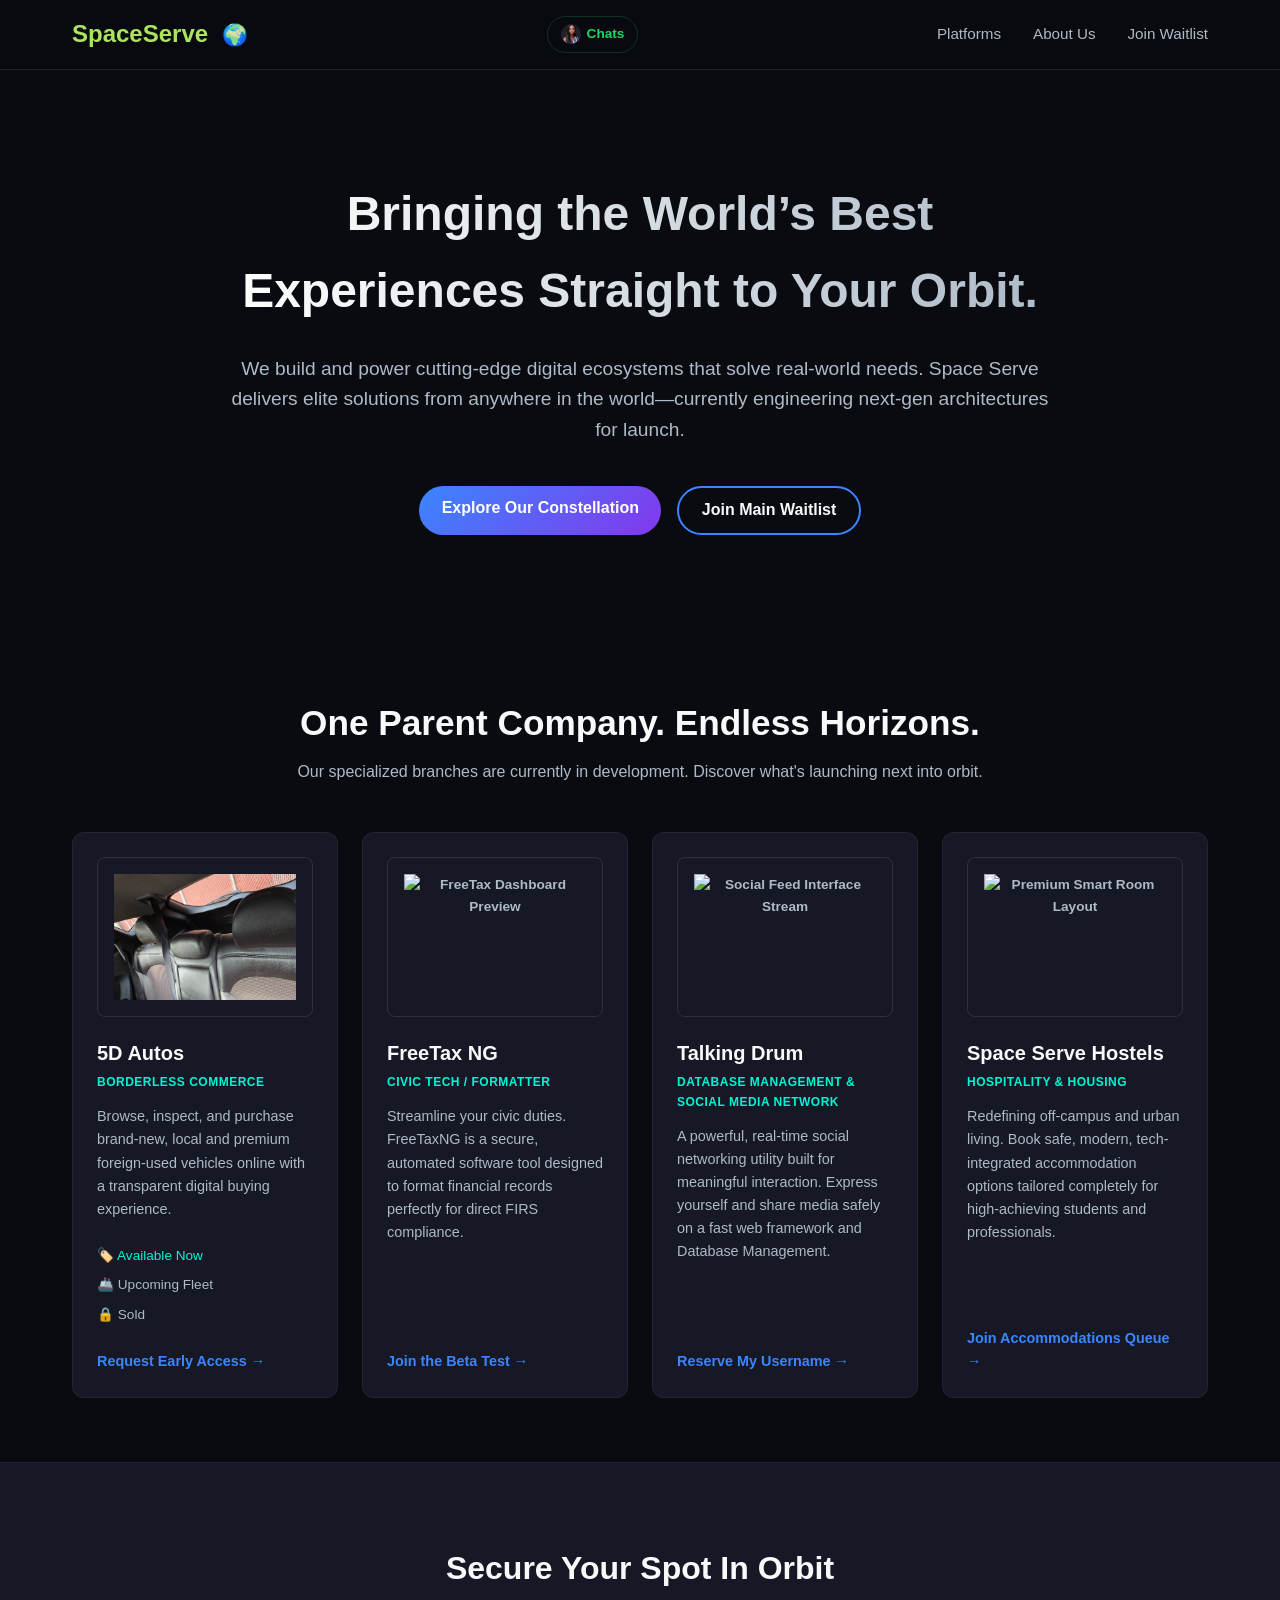
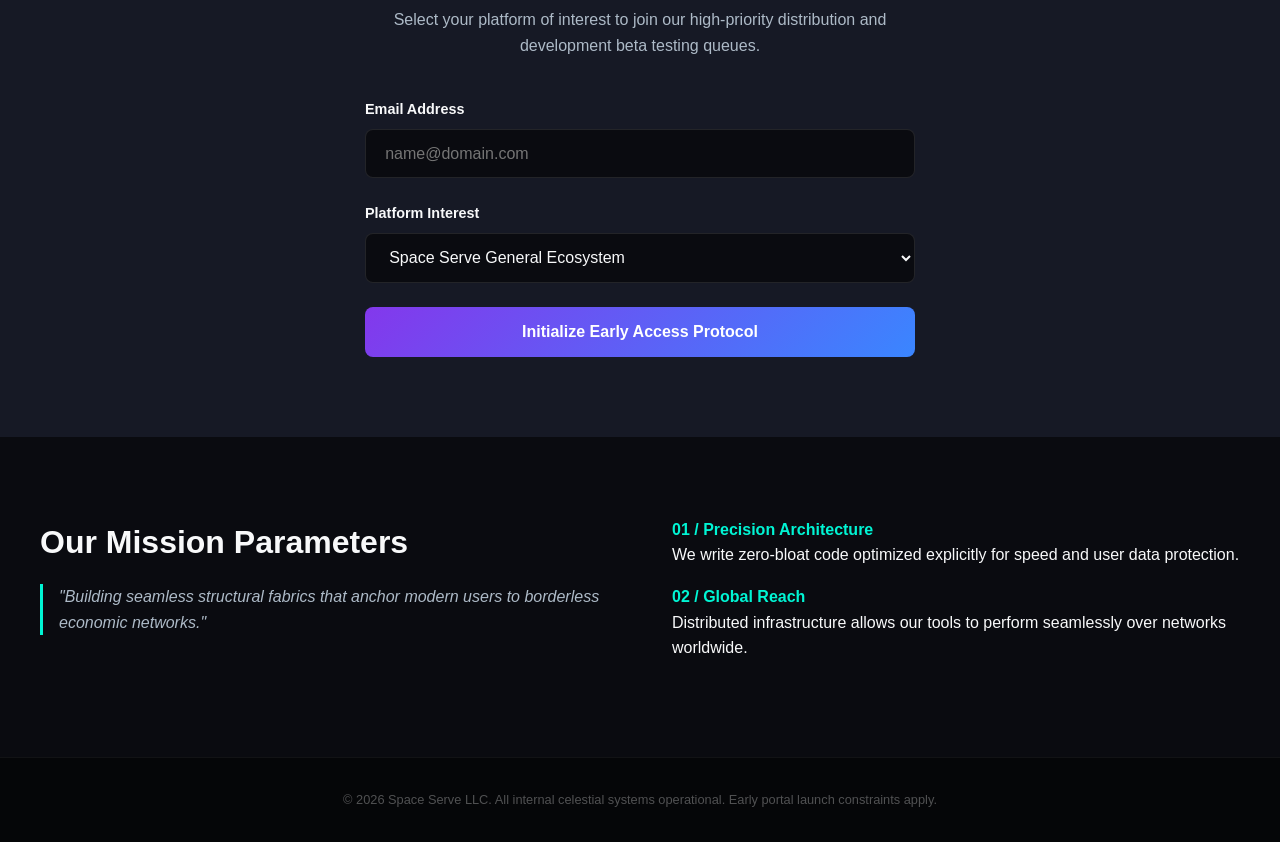
==== commit 73f7a379: "fixed logo,image on cliks" ====
--- a/index.html
+++ b/index.html
@@ -5,14 +5,29 @@
     <meta charset="UTF-8">
     <meta name="viewport" content="width=device-width, initial-scale=1.0">
     <title>Space Serve LLC | Pre-Launch Portal</title>
+
+    <!-- Unified Master Stylesheet Link -->
     <link rel="stylesheet" href="style.css">
+
+    <!-- Open Graph Metadata: Turns your link into a clickable badge across social apps -->
+    <meta property="og:title" content="Space Serve LLC | Pre-Launch Portal">
+    <meta property="og:description"
+        content="Bringing the world's best experiences straight to your orbit. Explore our platforms or join our priority waitlist.">
+    <meta property="og:type" content="website">
+    <meta property="og:url" content="https://abayomiaroyeun.github.io/spaceserve-portal/">
+
+    <!-- Patched Shortcut: Points straight to your active profile logo asset for links -->
+    <meta property="og:image" content="image/wglobe.png">
+    <meta property="og:image:type" content="image/png">
+    <meta property="og:image:width" content="300">
+    <meta property="og:image:height" content="300">
 </head>
 
 <body>
     <!-- Header Navigation -->
     <header>
         <nav class="nav-container">
-            <a href="#" class="logo"
+            <a href="https://abayomiaroyeun.github.io/spaceserve-portal/" class="logo"
                 style="text-decoration: none; display: flex; align-items: center; max-width: 50%; overflow: hidden;">
                 <span class="logo-text"
                     style="color: #abe55f; font-weight: 700; font-size: 1.5rem; margin: 0; line-height: 1; white-space: nowrap;">SpaceServe</span>
@@ -20,19 +35,20 @@
                     style="font-size: 1.3rem; display: inline-block; margin-left: 6px; flex-shrink: 0;">🌍</span>
             </a>
 
+
             <div style="display: flex; align-items: center; gap: 1rem;">
                 <!-- Our Office Hybrid Image & Text Dropdown (Always Visible) -->
                 <div class="dropdown" id="dropdownContainer" style="list-style: none;">
                     <div class="nav-avatar-wrapper" id="contactDropdownBtn"
                         style="display: flex; align-items: center; gap: 6px; border: 1px solid rgba(37, 211, 102, 0.2); padding: 0.4rem 0.8rem; border-radius: 20px; cursor: pointer; white-space: nowrap;">
                         <img src="image/victoria.png" alt="Contact Support" class="nav-avatar"
-                            style="width: 20px; height: 20px; border-radius: 50%; object-fit: cover; flex-shrink: 0;">
-                        <span class="office-text" style="color: #25d366; font-weight: 600; font-size: 0.85rem;">Our
-                            Office</span>
+                            style="width: 20px; height: 20px; border-radius: 50%; object-fit: cover; flex-shrink: 0; cursor: zoom-in;">
+                        <span class="office-text"
+                            style="color: #25d366; font-weight: 600; font-size: 0.85rem;">Chats</span>
                     </div>
                     <ul class="dropdown-menu" id="contactMenu">
-                        <li><a href="https://wa.me" target="_blank">📞 Support Line 1</a></li>
-                        <li><a href="https://wa.me" target="_blank">📞 Support Line 2</a></li>
+                        <li><a href="https://wa.me/2348159296162" target="_blank">📞 Support Line 1</a></li>
+                        <li><a href="https://wa.me/3472792154" target="_blank">📞 Support Line 2</a></li>
                     </ul>
                 </div>
 
@@ -72,10 +88,8 @@
             <!-- Column 1: 5D Autos Master Showcase -->
             <article class="portfolio-card">
                 <div>
-                    <!-- Master Core Graphic Frame View -->
                     <div class="slider-container" data-platform="Auto Sales">
-                        <!-- Fixed duplicate active slide state parameters -->
-                        <div class="slide"><img src="image/H1.jpeg" alt="5D Autos Fleet"></div>
+                        <div class="active slide"><img src="image/H1.jpeg" alt="5D Autos Fleet"></div>
                         <div class="slide"><img src="image/H2.jpeg" alt="Car 2"></div>
                         <div class="slide"><img src="image/H3.jpeg" alt="Car 3"></div>
                         <div class="slide"><img src="image/H4.jpeg" alt="Car 4"></div>
@@ -91,14 +105,19 @@
 
                     <h3>5D Autos</h3>
                     <div class="card-tag">Borderless Commerce</div>
-                    <p>Browse, inspect, and purchase brand-new,local and premium foreign-used vehicles online with a
+                    <p>Browse, inspect, and purchase brand-new, local and premium foreign-used vehicles online with a
                         transparent digital buying experience.</p>
 
-                    <!-- Separate Page Navigation Triggers -->
-                    <div class="auto-page-links">
-                        <a href="available.html" class="auto-nav-pills onsale-pill">🏷️ Available Now</a>
-                        <a href="upcoming.html" class="auto-nav-pills upcoming-pill">🚢 Upcoming Fleet</a>
-                        <a href="sold.html" class="auto-nav-pills sold-pill">🔒 Sold</a>
+                    <div class="auto-page-links"
+                        style="margin-top: 1rem; display: flex; flex-direction: column; gap: 0.5rem;">
+                        <a href="available.html"
+                            style="color: var(--stellar-glow); text-decoration: none; font-size: 0.85rem;">🏷️ Available
+                            Now</a>
+                        <a href="upcoming.html"
+                            style="color: var(--text-muted); text-decoration: none; font-size: 0.85rem;">🚢 Upcoming
+                            Fleet</a>
+                        <a href="sold.html"
+                            style="color: var(--text-muted); text-decoration: none; font-size: 0.85rem;">🔒 Sold</a>
                     </div>
                 </div>
                 <a href="#waitlist-section" class="app-link waitlist-trigger" data-app="Auto Sales"
@@ -120,8 +139,8 @@
                     <p>Streamline your civic duties. FreeTaxNG is a secure, automated software tool designed to format
                         financial records perfectly for direct FIRS compliance.</p>
                 </div>
-                <a href="#waitlist-section" class="app-link waitlist-trigger" data-app="FreeTax Nigeria">Join the Beta
-                    Test &rarr;</a>
+                <a href="#waitlist-section" class="app-link waitlist-trigger" data-app="FreeTax Nigeria"
+                    style="display:block; margin-top:1.5rem;">Join the Beta Test &rarr;</a>
             </article>
 
             <!-- Column 3: Talking Drum -->
@@ -138,8 +157,8 @@
                     <p>A powerful, real-time social networking utility built for meaningful interaction. Express
                         yourself and share media safely on a fast web framework and Database Management.</p>
                 </div>
-                <a href="#waitlist-section" class="app-link waitlist-trigger" data-app="Talking Drum">Reserve My
-                    Username &rarr;</a>
+                <a href="#waitlist-section" class="app-link waitlist-trigger" data-app="Talking Drum"
+                    style="display:block; margin-top:1.5rem;">Reserve My Username &rarr;</a>
             </article>
 
             <!-- Column 4: Space Serve Hostels -->
@@ -148,158 +167,87 @@
                     <div class="slider-container" data-platform="Hostels">
                         <div class="active slide"><img src="images/hostel-room.jpg" alt="Premium Smart Room Layout">
                         </div>
-                        <div class="slide"><img src="images/hostel-lounge.jpg" alt="Student Shared Study Lounge"></div>
-                        <div class="slide"><img src="images/hostel-security.jpg" alt="Smart Security System"></div>
+                        <div class="slide"><img src="images/hostel-lounge.jpg" alt="Community Student Lounge"></div>
                     </div>
                     <h3>Space Serve Hostels</h3>
-                    <div class="card-tag">Modern Hospitality</div>
-                    <p>Redefining student housing. We design and manage premium school hostels that offer secure, fully
-                        connected, and comfortable environments.</p>
+                    <div class="card-tag">Hospitality & Housing</div>
+                    <p>Redefining off-campus and urban living. Book safe, modern, tech-integrated accommodation options
+                        tailored completely for high-achieving students and professionals.</p>
                 </div>
                 <a href="#waitlist-section" class="app-link waitlist-trigger" data-app="Space Serve Hostels"
-                    style="display:block; margin-top:1.5rem;">Get Waitlisted &rarr;</a>
-            </article>
-        </div>
-    </section>
-
-    <!-- Unified Formspree Waitlist Input Form Section -->
+                    style="display:block; margin-top:1.5rem;">Join Accommodations Queue &rarr;</a>
+            </article>
+
+        </div>
+    </section>
+
+    <!-- Waitlist Section (Formspree Integrated Container) -->
     <section class="waitlist-form-section" id="waitlist-section">
         <div class="form-wrapper">
-            <h2>Secure Your Launch Position</h2>
-            <p>Select your primary interest and join the Space Serve inner circle for beta testing, launch priorities,
-                and rollout updates.</p>
-
-            <!-- IMPORTANT: Replace 'your-formspree-id' with your actual Formspree alphanumeric endpoint string key -->
-            <form action="https://formspree.io" method="POST" id="waitlistForm">
+            <h2>Secure Your Spot In Orbit</h2>
+            <p>Select your platform of interest to join our high-priority distribution and development beta testing
+                queues.</p>
+
+            <form action="https://formspree.io" method="POST">
                 <div class="input-group">
-                    <label for="platformSelect">Target Platform Orbit</label>
-                    <select name="Selected Platform" id="platformSelect" required>
-                        <option value="General Ecosystem Support">All Ecosystem Platforms (General)</option>
-                        <option value="Auto Sales">5D Autos Marketplace</option>
-                        <option value="FreeTax Nigeria">FreeTax NG Software</option>
-                        <option value="Talking Drum">Talking Drum Social Media App</option>
-                        <option value="Space Serve Hostels">Space Serve Hostels Housing</option>
+                    <label for="email">Email Address</label>
+                    <input type="email" name="email" id="email" required placeholder="name@domain.com">
+                </div>
+                <div class="input-group">
+                    <label for="platform-choice">Platform Interest</label>
+                    <select name="platform" id="platform-choice">
+                        <option value="General Ecosystem">Space Serve General Ecosystem</option>
+                        <option value="Auto Sales">5D Autos Portfolio</option>
+                        <option value="FreeTax Nigeria">FreeTax NG Tech Beta</option>
+                        <option value="Talking Drum">Talking Drum Access Network</option>
+                        <option value="Space Serve Hostels">Space Serve Accommodations</option>
                     </select>
                 </div>
-
-                <div class="input-group">
-                    <label for="emailInput">Email Address</label>
-                    <input type="email" name="Subscriber Email" id="emailInput"
-                        placeholder="Enter your email to lock in access..." required>
-                </div>
-
-                <option value="Auto Sales">5D Autos Marketplace</option>
-                <option value="FreeTax Nigeria">FreeTax NG Software</option>
-                <option value="Talking Drum">Talking Drum Social Media App</option>
-                <option value="Space Serve Hostels">Space Serve Hostels Housing</option>
-                </select>
-        </div>
-
-        <div class="input-group">
-            <label for="emailInput">Email Address</label>
-            <input type="email" name="Subscriber Email" id="emailInput"
-                placeholder="Enter your email to lock in access..." required>
-        </div>
-
-        <button type="submit" class="submit-form-btn">Lock In Priority Access</button>
-        </form>
-        </div>
-    </section>
-
-    <!-- About & Corporate Statements Section -->
+                <button type="submit" class="submit-form-btn">Initialize Early Access Protocol</button>
+            </form>
+        </div>
+    </section>
+
+    <!-- About Us Section -->
     <section class="about-section" id="about">
         <div class="about-container">
             <div class="about-left">
-                <h2>Defying Boundaries, Delivering Essentials.</h2>
-
-                <p
-                    style="margin-bottom: 0.5rem; color: var(--stellar-glow); font-weight: 700; text-transform: uppercase; letter-spacing: 1px;">
-                    Our Vision</p>
-                <blockquote style="margin-bottom: 2rem;">
-                    "To be the ultimate digital launchpad that connects humanity to its essential daily needs, creating
-                    a borderless ecosystem of innovation, security, and world-class experiences across Africa and
-                    beyond."
-                </blockquote>
-
-                <p
-                    style="margin-bottom: 0.5rem; color: var(--cosmic-blue); font-weight: 700; text-transform: uppercase; letter-spacing: 1px;">
-                    Our Mission</p>
-                <blockquote style="margin-bottom: 1.5rem;">
-                    "At Space Serve, we defy boundaries. Our mission is to engineer advanced, user-centric platforms
-                    that safely deliver global solutions—from fintech and real-time social networking to commerce and
-                    hospitality—straight to the user's fingertips, ensuring the highest standards of reliability, speed,
-                    and modern experience."
-                </blockquote>
+                <h2>Our Mission Parameters</h2>
+                <blockquote>"Building seamless structural fabrics that anchor modern users to borderless economic
+                    networks."</blockquote>
             </div>
             <div class="about-right">
                 <ul class="value-list">
                     <li class="value-item">
-                        <strong>Stellar Experience</strong>
-                        <p>We obsess over UI/UX. Every web app we build must offer the best, latest, and most seamless
-                            experience in its industry.</p>
+                        <strong>01 / Precision Architecture</strong>
+                        <p>We write zero-bloat code optimized explicitly for speed and user data protection.</p>
                     </li>
                     <li class="value-item">
-                        <strong>Absolute Security</strong>
-                        <p>From automated FIRS tax templates to social feeds, we deploy secure end-to-end data rules to
-                            enforce privacy.</p>
+                        <strong>02 / Global Reach</strong>
+                        <p>Distributed infrastructure allows our tools to perform seamlessly over networks worldwide.
+                        </p>
                     </li>
                 </ul>
             </div>
         </div>
     </section>
 
+    <!-- Footer Module -->
     <footer>
-        <div class="footer-container">
-            <div class="footer-brand">
-                <a href="#" class="logo">
-                    <span class="footer-spin">🌍</span> <span class="logo-text"
-                        style="color: #abe55f;">SpaceServe</span>
-                </a>
-                <p>Bringing the user their needs from anywhere in the world with the best latest experience.</p>
-            </div>
-
-            <div class="footer-links">
-                <h4>Company</h4>
-                <ul>
-                    <li><a href="#about">About Us</a></li>
-                    <li><a href="#about">Our Mission</a></li>
-                    <li><a href="#">Careers</a></li>
-                </ul>
-            </div>
-
-            <div class="footer-links">
-                <h4>Legal</h4>
-                <ul>
-                    <li><a href="#">Privacy Policy</a></li>
-                    <li><a href="#">Terms of Service</a></li>
-                    <li><a href="#">NDPA Compliance</a></li>
-                </ul>
-            </div>
-
-            <div class="footer-links">
-                <h4>Our Office</h4>
-                <ul>
-                    <li><a href="mailto:contact@spaceserve.ng">contact@spaceserve.ng</a></li>
-                    <li style="margin-top: 0.8rem;">
-                        <a href="https://google.com" target="_blank"
-                            style="color: var(--text-muted); font-size: 0.9rem; line-height: 1.4; text-decoration: none; display: block; border-radius: 4px; transition: color 0.2s;">
-                            📍 39, Adesola Street, Kemta - Shomorin Road,Idi - Aba Abeokuta, Ogun, Nigeria.
-                            <span
-                                style="display: block; color: var(--cosmic-blue); font-size: 0.8rem; margin-top: 4px; font-weight: 600;">View
-                                on Google Maps &rarr;</span>
-                        </a>
-                    </li>
-                </ul>
-            </div>
-        </div>
-
         <div class="legal-notice">
-            © 2026 Space Serve LLC. All rights reserved. Space Serve LLC is a private limited liability company
-            registering with the Corporate Affairs Commission (CAC), Nigeria (RC: XXXXXXX). All ecosystem apps are
-            strategic products wholly owned by Space Serve LLC.
+            <p>&copy; 2026 Space Serve LLC. All internal celestial systems operational. Early portal launch constraints
+                apply.</p>
         </div>
     </footer>
 
+    <!-- Lightbox Zoom Image Modal overlay Container -->
+    <div id="imageModal"
+        style="display: none; position: fixed; top: 0; left: 0; width: 100vw; height: 100vh; background: rgba(10, 11, 16, 0.9); backdrop-filter: blur(10px); -webkit-backdrop-filter: blur(10px); z-index: 9999; justify-content: center; align-items: center; cursor: zoom-out;">
+        <img id="modalImg" src="" alt="Expanded View"
+            style="max-width: 85%; max-height: 85%; border-radius: 16px; border: 2px solid #00f5d4; box-shadow: 0 0 30px rgba(0, 245, 212, 0.4); transform: scale(0.9); transition: transform 0.3s ease-out; object-fit: contain;">
+    </div>
+
+    <!-- Connected JavaScript Link Layer -->
     <script src="script.js"></script>
 </body>
 
--- a/style.css
+++ b/style.css
@@ -530,12 +530,36 @@
     }
 }
 
+/* 📱 Targeted Optimization Breakpoint for Samsung A20 (360px) & Small Screen Footprints */
 @media (max-width: 400px) {
-    .logo-text { font-size: 1.25rem !important; }
-    .logo .logo-ico { font-size: 1.1rem !important; }
-    .office-text { font-size: 0.8rem !important; }
-}
-
-@media (max-width: 340px) {
-    .office-text { display: none !important; }
-}+    .nav-container {
+        padding: 0.6rem 0.5rem !important; /* Shaves off edge padding to make room */
+        gap: 0.2rem !important;
+    }
+    .logo {
+        max-width: 45% !important; /* Limits the logo bounding box strictly */
+    }
+    .logo-text { 
+        font-size: 1.2rem !important; /* Scales down text so it fits comfortably */
+    }
+    .logo .logo-ico { 
+        font-size: 1.1rem !important; 
+    }
+    .office-text { 
+        font-size: 0.75rem !important; /* Shrinks the text layout without breaking alignment */
+    }
+    .nav-avatar-wrapper {
+        padding: 0.35rem 0.5rem !important; /* Shrinks container footprints */
+        gap: 4px !important;
+    }
+    .mobile-menu-toggle {
+        font-size: 1.5rem !important; /* Prevents button crowding on the right edge */
+    }
+}
+
+/* Extreme safeguard layout for screens under 330px wide */
+@media (max-width: 330px) {
+    .office-text { 
+        display: none !important; /* Hides just the text "Our Office", leaving the avatar image visible */
+    }
+}
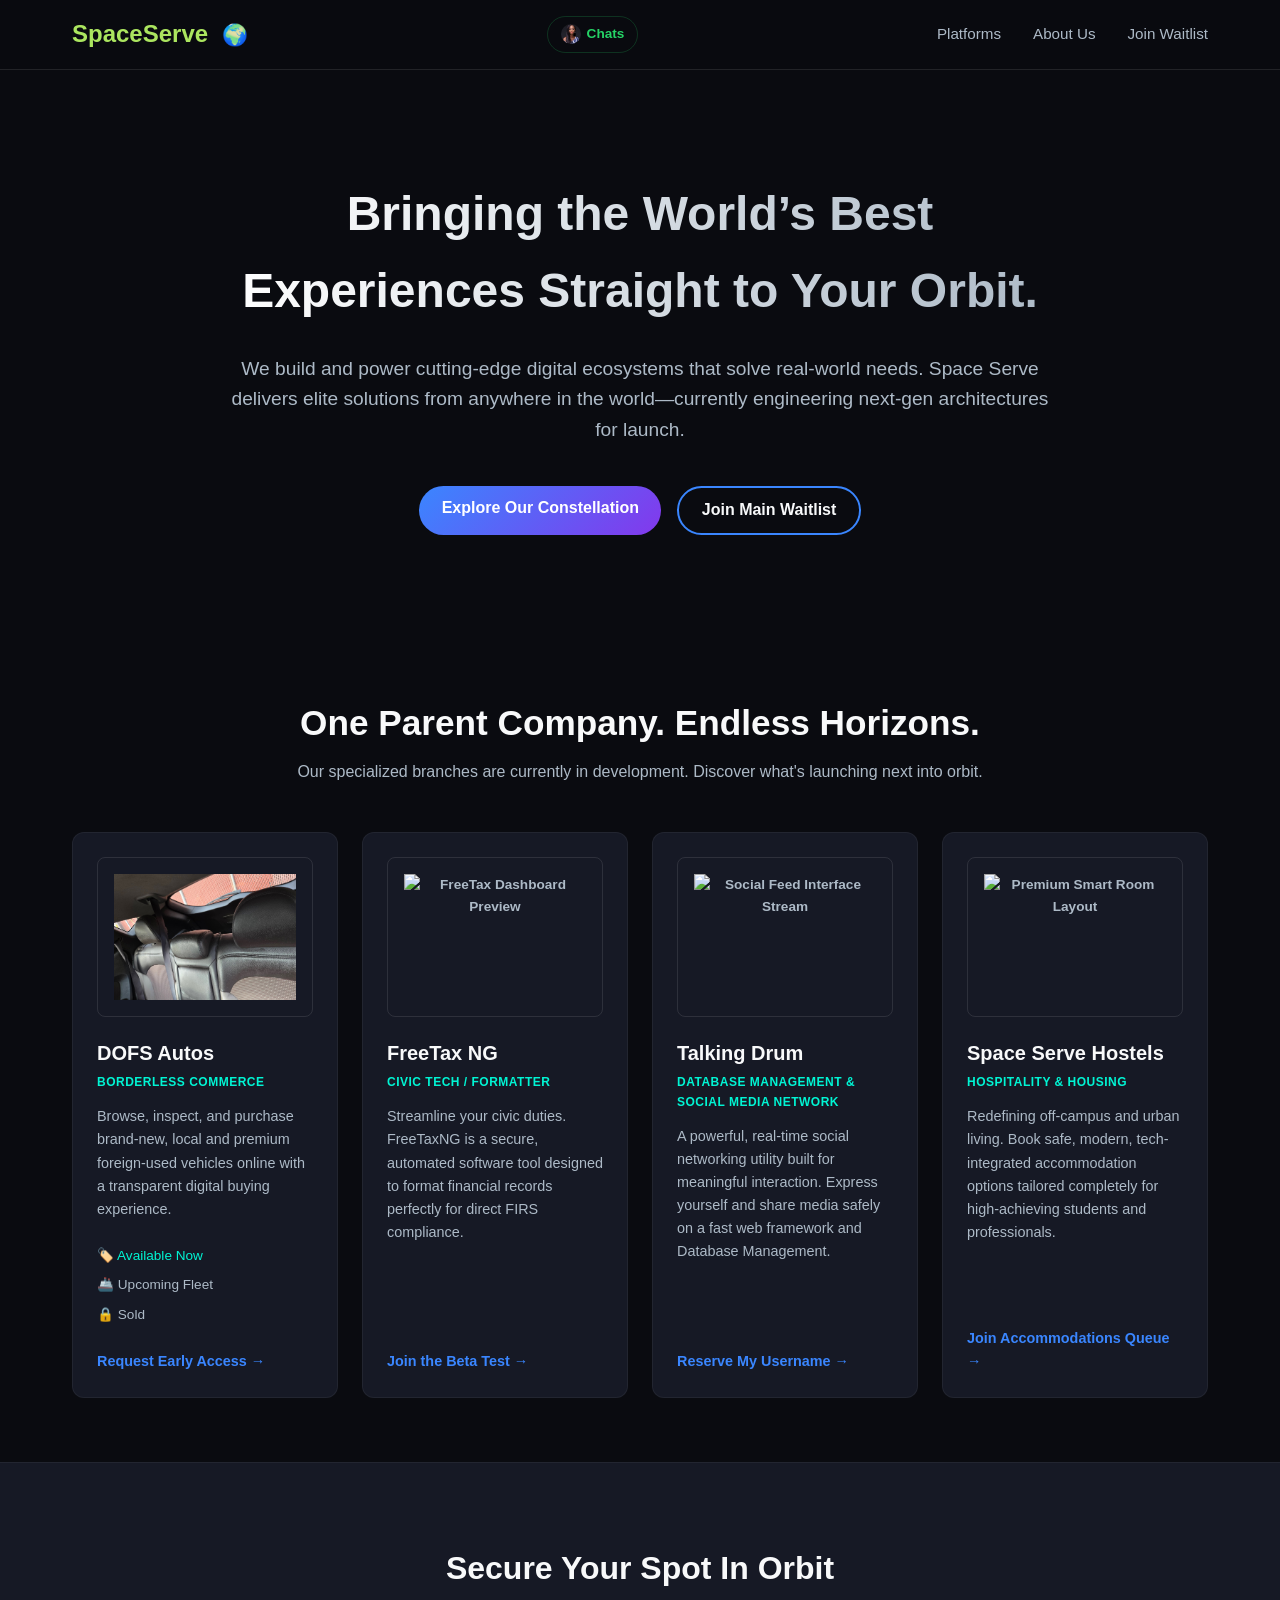
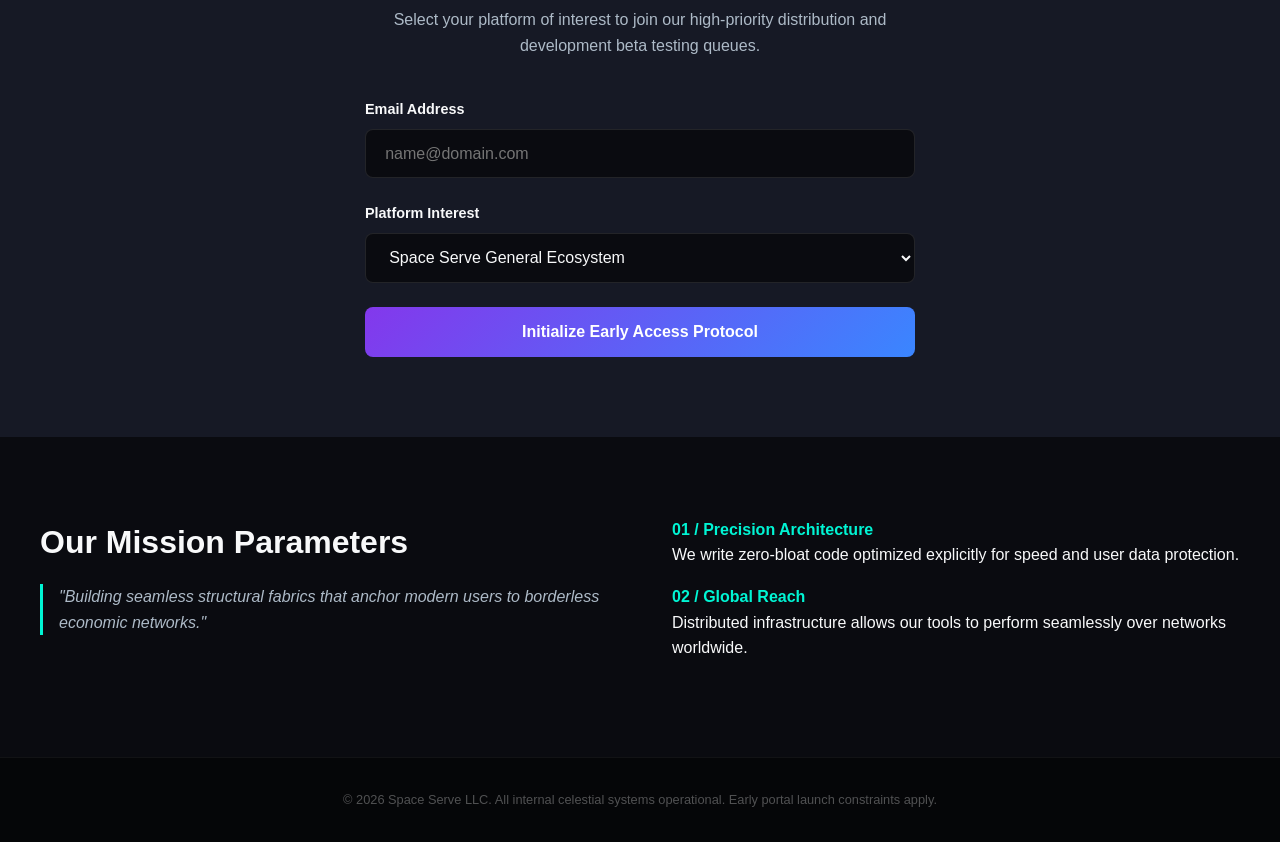
==== commit 0d0c8791: "auto name changed" ====
--- a/index.html
+++ b/index.html
@@ -48,7 +48,7 @@
                     </div>
                     <ul class="dropdown-menu" id="contactMenu">
                         <li><a href="https://wa.me/2348159296162" target="_blank">📞 Support Line 1</a></li>
-                        <li><a href="https://wa.me/3472792154" target="_blank">📞 Support Line 2</a></li>
+                        <li><a href="https://wa.me/13472792154" target="_blank">📞 Support Line 2</a></li>
                     </ul>
                 </div>
 
@@ -103,7 +103,7 @@
                         <div class="slide"><img src="image/S5.jpeg" alt="Car 12"></div>
                     </div>
 
-                    <h3>5D Autos</h3>
+                    <h3>DOFS Autos</h3>
                     <div class="card-tag">Borderless Commerce</div>
                     <p>Browse, inspect, and purchase brand-new, local and premium foreign-used vehicles online with a
                         transparent digital buying experience.</p>
@@ -240,12 +240,14 @@
         </div>
     </footer>
 
-    <!-- Lightbox Zoom Image Modal overlay Container -->
-    <div id="imageModal"
-        style="display: none; position: fixed; top: 0; left: 0; width: 100vw; height: 100vh; background: rgba(10, 11, 16, 0.9); backdrop-filter: blur(10px); -webkit-backdrop-filter: blur(10px); z-index: 9999; justify-content: center; align-items: center; cursor: zoom-out;">
-        <img id="modalImg" src="" alt="Expanded View"
-            style="max-width: 85%; max-height: 85%; border-radius: 16px; border: 2px solid #00f5d4; box-shadow: 0 0 30px rgba(0, 245, 212, 0.4); transform: scale(0.9); transition: transform 0.3s ease-out; object-fit: contain;">
+       <!-- Lightbox Zoom Image Modal overlay Container (With Mobile Control Adjustments) -->
+    <div id="imageModal" style="display: none; position: fixed; top: 0; left: 0; width: 100vw; height: 100vh; background: rgba(10, 11, 16, 0.95); backdrop-filter: blur(15px); -webkit-backdrop-filter: blur(15px); z-index: 99999; justify-content: center; align-items: center; cursor: pointer;">
+        <!-- Mobile Floating Close Hint Badge -->
+        <div style="position: absolute; top: 20px; right: 20px; color: #00f5d4; font-family: sans-serif; font-size: 0.9rem; font-weight: 700; background: rgba(22, 25, 37, 0.8); padding: 0.5rem 1rem; border-radius: 20px; border: 1px solid rgba(0, 245, 212, 0.3);">✕ Tap Anywhere to Close</div>
+        
+        <img id="modalImg" src="" alt="Expanded View" style="max-width: 90%; max-height: 80%; border-radius: 16px; border: 2px solid #00f5d4; box-shadow: 0 0 30px rgba(0, 245, 212, 0.4); transform: scale(0.9); transition: transform 0.25s cubic-bezier(0.1, 0.76, 0.55, 0.94); object-fit: contain;">
     </div>
+
 
     <!-- Connected JavaScript Link Layer -->
     <script src="script.js"></script>
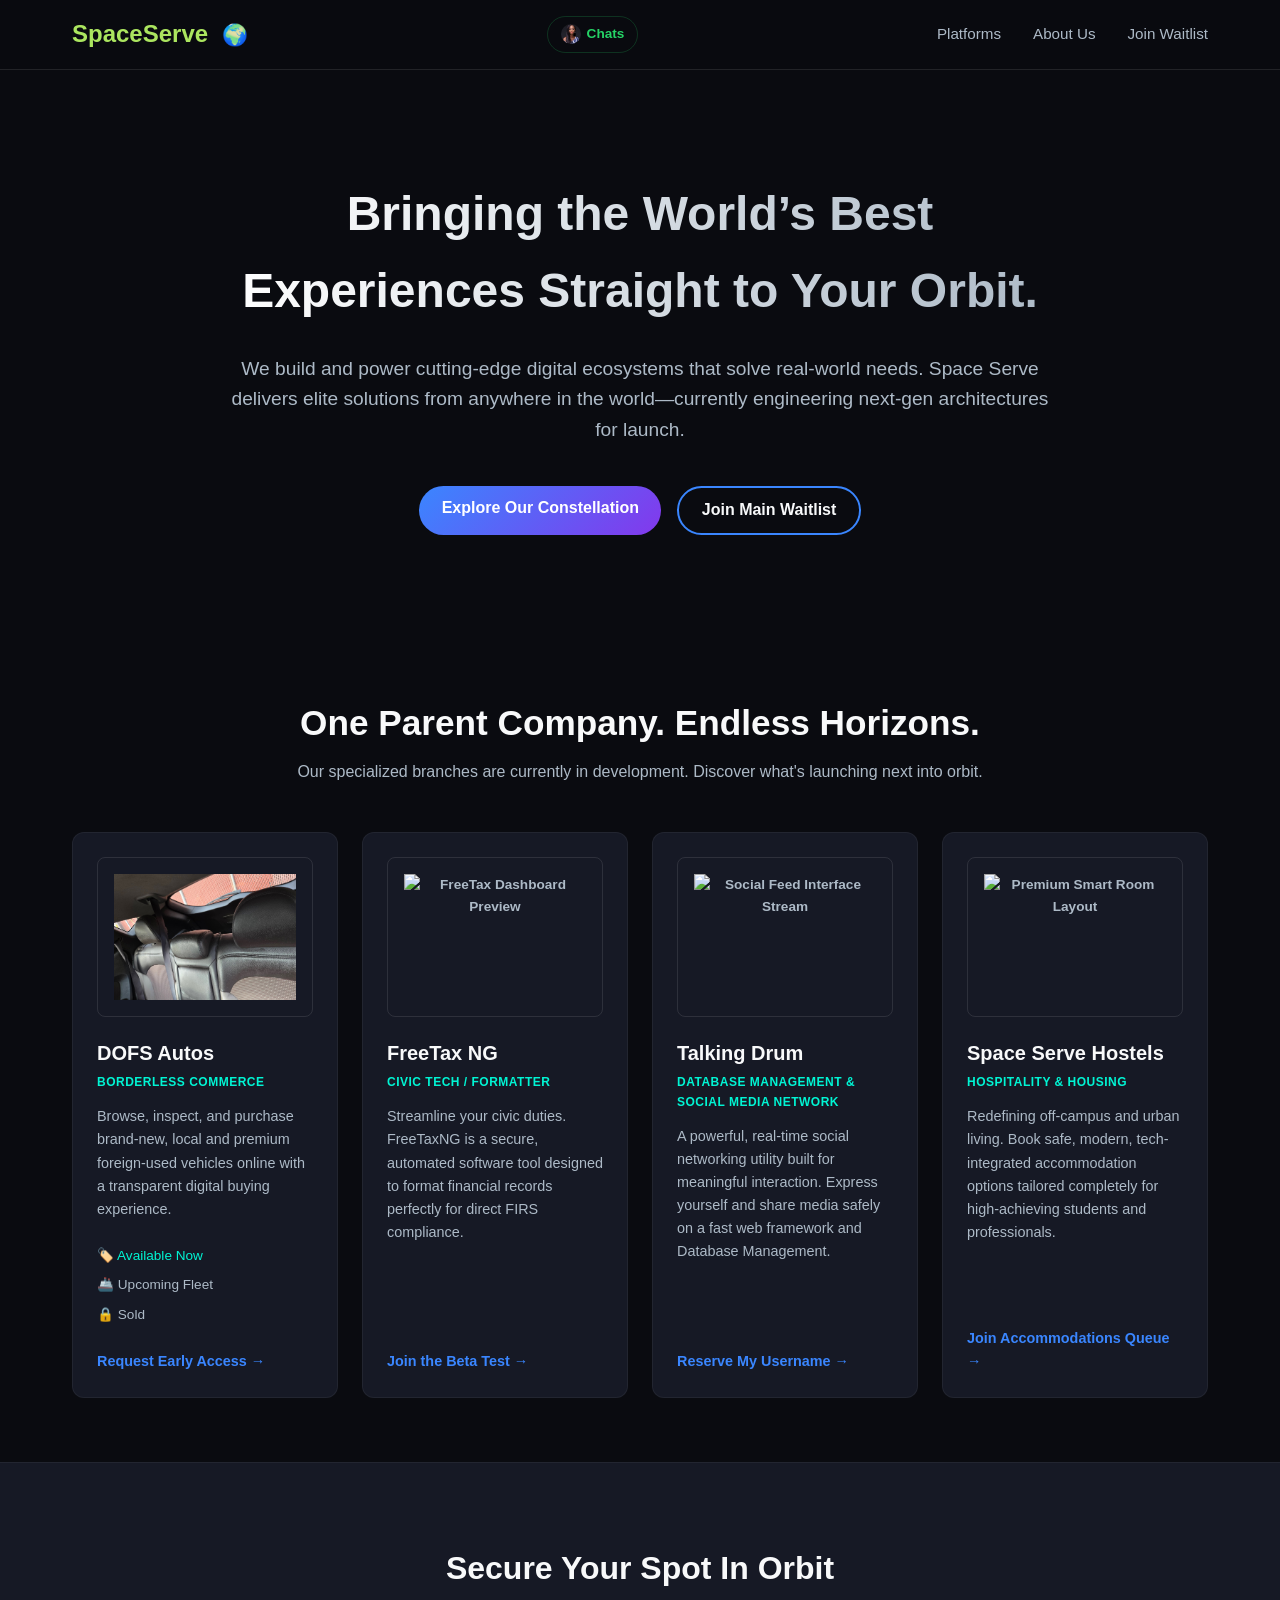
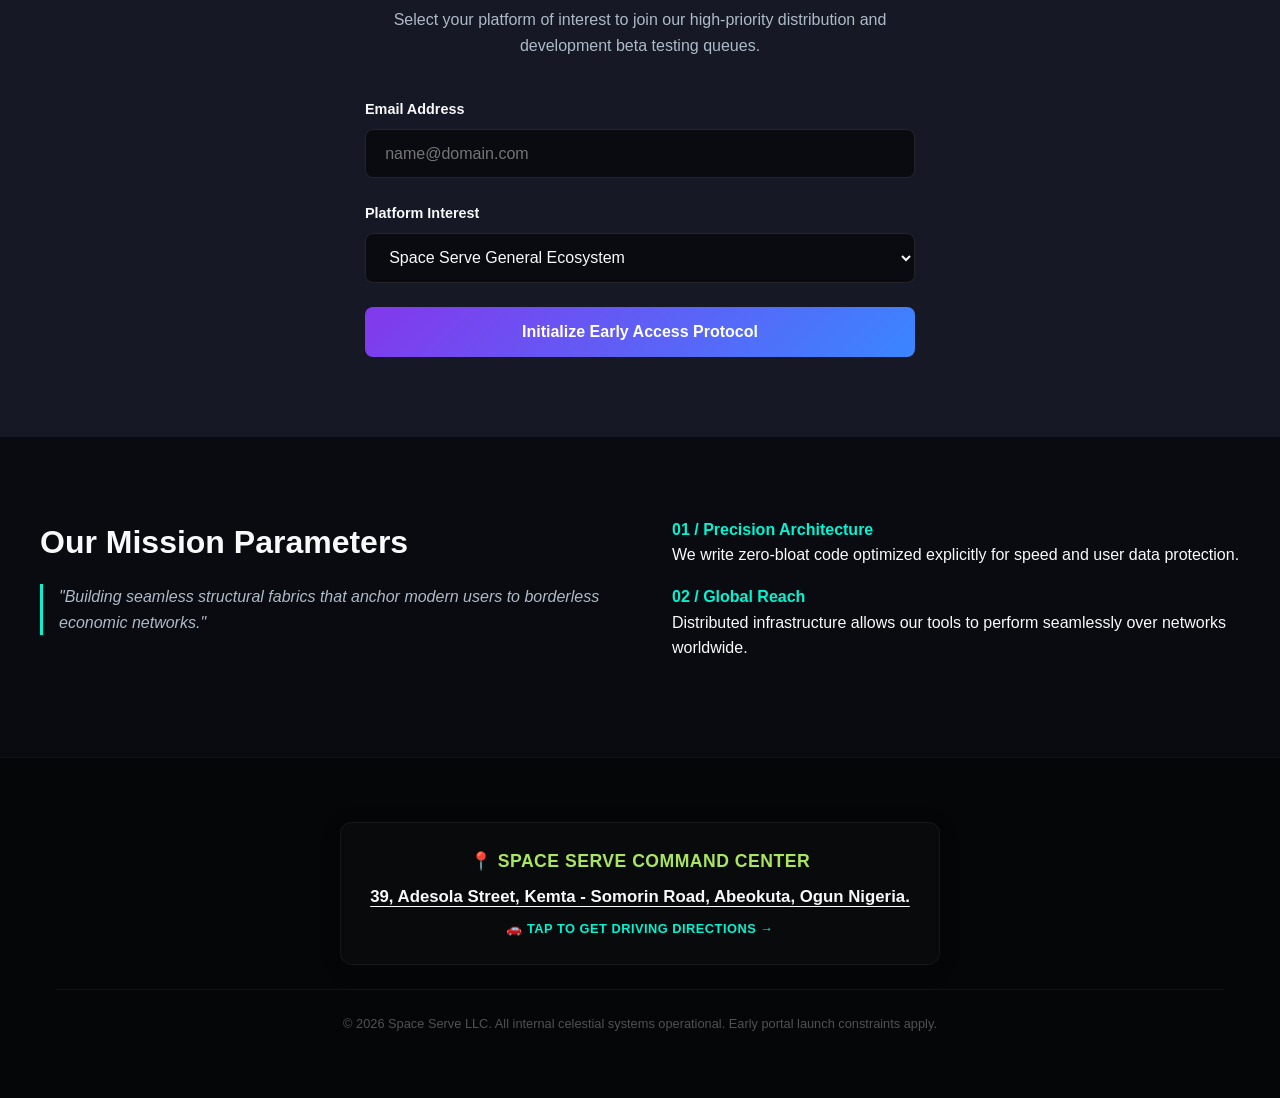
==== commit 99709a1b: "address added" ====
--- a/index.html
+++ b/index.html
@@ -232,20 +232,55 @@
         </div>
     </section>
 
-    <!-- Footer Module -->
+    <!-- Footer Module with Physical Address Block -->
+    <!-- Footer Module with Clickable Driving Directions Address -->
     <footer>
-        <div class="legal-notice">
-            <p>&copy; 2026 Space Serve LLC. All internal celestial systems operational. Early portal launch constraints
-                apply.</p>
+        <div
+            style="max-width: 1200px; margin: 0 auto; padding: 2rem 1rem; display: flex; flex-direction: column; align-items: center; gap: 1.5rem; text-align: center;">
+
+            <!-- Corporate Clickable Address Display Bounding Box -->
+            <!-- Clicking this box triggers a cross-platform deep-link directly into mobile Map Apps -->
+            <a href="https://google.com" target="_blank" rel="noopener noreferrer"
+                style="text-decoration: none; display: block; max-width: 600px; width: 100%; transition: transform 0.2s ease, border-color 0.2s;"
+                onmouseover="this.style.transform='translateY(-2px)'; this.style.borderColor='#00f5d4';"
+                onmouseout="this.style.transform='translateY(0)'; this.style.borderColor='rgba(255, 255, 255, 0.05)';">
+                <div
+                    style="padding: 1.5rem; border-radius: 12px; background: rgba(255, 255, 255, 0.02); border: 1px solid rgba(255, 255, 255, 0.05); box-shadow: 0 4px 20px rgba(0,0,0,0.2); transition: border-color 0.2s;">
+                    <h4
+                        style="color: #abe55f; font-size: 1.1rem; margin-bottom: 0.6rem; letter-spacing: 0.5px; text-transform: uppercase; font-weight: 700;">
+                        📍 Space Serve Command Center</h4>
+                    <p
+                        style="color: var(--text-light); font-size: 1.05rem; line-height: 1.6; margin: 0; font-weight: 600; text-decoration: underline; text-underline-offset: 4px;">
+                        39, Adesola Street, Kemta - Somorin Road, Abeokuta, Ogun Nigeria.
+                    </p>
+                    <p
+                        style="color: var(--stellar-glow); font-size: 0.8rem; margin-top: 0.5rem; font-weight: 700; letter-spacing: 0.5px; text-transform: uppercase;">
+                        🚗 Tap to Get Driving Directions &rarr;
+                    </p>
+                </div>
+            </a>
+
+            <!-- Legal and Operational Status Notice -->
+            <div class="legal-notice"
+                style="border-top: 1px solid rgba(255, 255, 255, 0.05); width: 100%; padding-top: 1.5rem;">
+                <p>&copy; 2026 Space Serve LLC. All internal celestial systems operational. Early portal launch
+                    constraints apply.</p>
+            </div>
+
         </div>
     </footer>
 
-       <!-- Lightbox Zoom Image Modal overlay Container (With Mobile Control Adjustments) -->
-    <div id="imageModal" style="display: none; position: fixed; top: 0; left: 0; width: 100vw; height: 100vh; background: rgba(10, 11, 16, 0.95); backdrop-filter: blur(15px); -webkit-backdrop-filter: blur(15px); z-index: 99999; justify-content: center; align-items: center; cursor: pointer;">
+
+    <!-- Lightbox Zoom Image Modal overlay Container (With Mobile Control Adjustments) -->
+    <div id="imageModal"
+        style="display: none; position: fixed; top: 0; left: 0; width: 100vw; height: 100vh; background: rgba(10, 11, 16, 0.95); backdrop-filter: blur(15px); -webkit-backdrop-filter: blur(15px); z-index: 99999; justify-content: center; align-items: center; cursor: pointer;">
         <!-- Mobile Floating Close Hint Badge -->
-        <div style="position: absolute; top: 20px; right: 20px; color: #00f5d4; font-family: sans-serif; font-size: 0.9rem; font-weight: 700; background: rgba(22, 25, 37, 0.8); padding: 0.5rem 1rem; border-radius: 20px; border: 1px solid rgba(0, 245, 212, 0.3);">✕ Tap Anywhere to Close</div>
-        
-        <img id="modalImg" src="" alt="Expanded View" style="max-width: 90%; max-height: 80%; border-radius: 16px; border: 2px solid #00f5d4; box-shadow: 0 0 30px rgba(0, 245, 212, 0.4); transform: scale(0.9); transition: transform 0.25s cubic-bezier(0.1, 0.76, 0.55, 0.94); object-fit: contain;">
+        <div
+            style="position: absolute; top: 20px; right: 20px; color: #00f5d4; font-family: sans-serif; font-size: 0.9rem; font-weight: 700; background: rgba(22, 25, 37, 0.8); padding: 0.5rem 1rem; border-radius: 20px; border: 1px solid rgba(0, 245, 212, 0.3);">
+            ✕ Tap Anywhere to Close</div>
+
+        <img id="modalImg" src="" alt="Expanded View"
+            style="max-width: 90%; max-height: 80%; border-radius: 16px; border: 2px solid #00f5d4; box-shadow: 0 0 30px rgba(0, 245, 212, 0.4); transform: scale(0.9); transition: transform 0.25s cubic-bezier(0.1, 0.76, 0.55, 0.94); object-fit: contain;">
     </div>
 
 
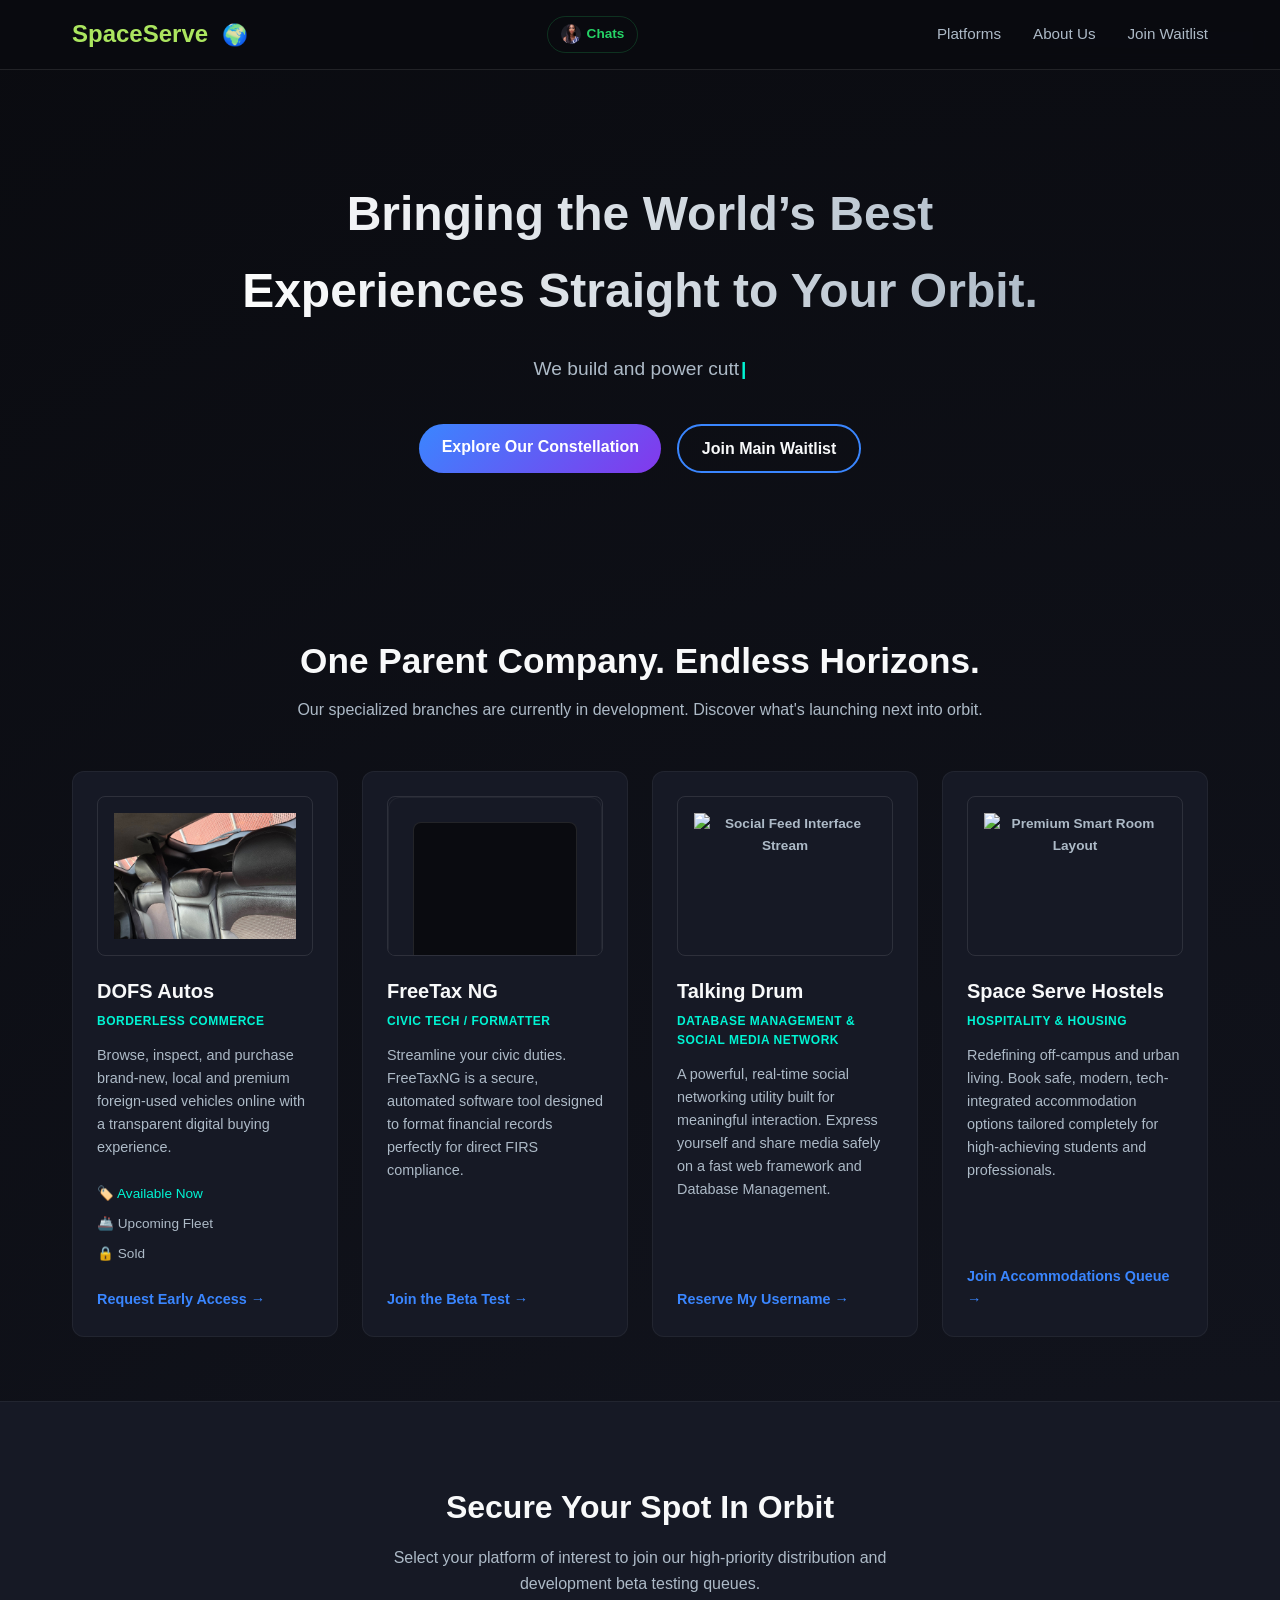
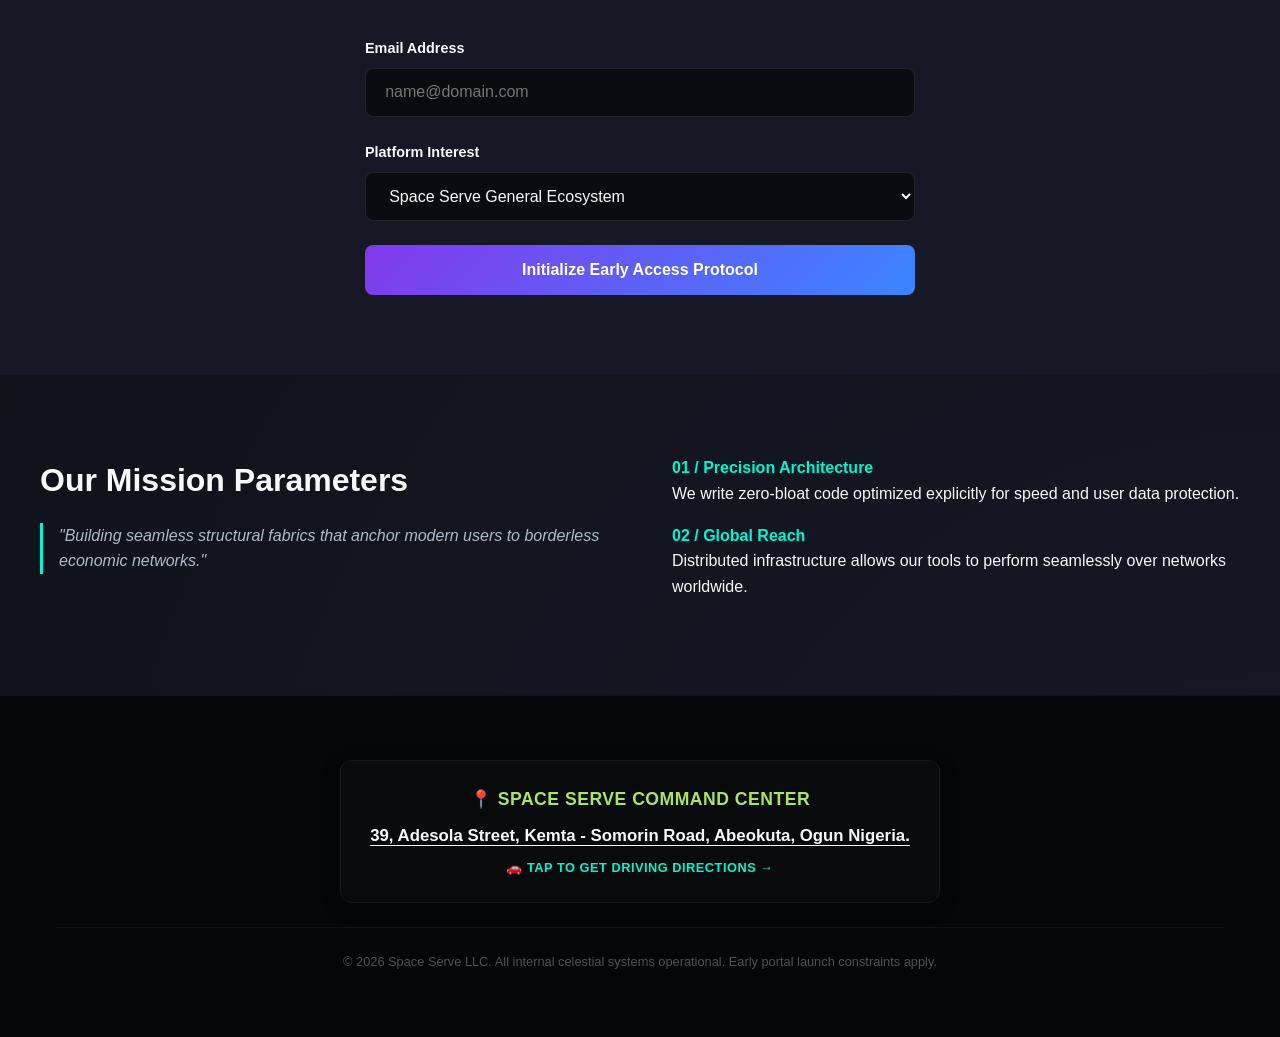
==== commit 4f2b937b: "Cinematic effect introduced and the video show" ====
--- a/index.html
+++ b/index.html
@@ -68,13 +68,14 @@
     <!-- Hero Section -->
     <section class="hero">
         <h1>Bringing the World’s Best Experiences Straight to Your Orbit.</h1>
-        <p>We build and power cutting-edge digital ecosystems that solve real-world needs. Space Serve delivers elite
-            solutions from anywhere in the world—currently engineering next-gen architectures for launch.</p>
+        <!-- Cleared the static text out, assigned a target ID box and a structural typing cursor block -->
+        <p><span id="typewriter"></span><span class="typing-cursor">|</span></p>
         <div class="hero-btns">
             <a href="#ecosystem" class="cta-btn">Explore Our Constellation</a>
             <a href="#waitlist-section" class="btn-outline">Join Main Waitlist</a>
         </div>
     </section>
+
 
     <!-- Portfolio Ecosystem Section -->
     <section class="portfolio-section" id="ecosystem">
@@ -124,15 +125,47 @@
                     style="display:block; margin-top:1.5rem;">Request Early Access &rarr;</a>
             </article>
 
-            <!-- Column 2: FreeTax NG -->
+            <!-- Column 2: FreeTax NG (Cinematic AI Video Patch) -->
             <article class="portfolio-card">
                 <div>
-                    <div class="slider-container" data-platform="FreeTax NG">
-                        <div class="active slide"><img src="images/tax-dashboard.jpg" alt="FreeTax Dashboard Preview">
-                        </div>
-                        <div class="slide"><img src="images/tax-firs-form.jpg" alt="FIRS Compliant Formatter View">
-                        </div>
-                        <div class="slide"><img src="images/tax-security.jpg" alt="Secure Encryption Safeguards"></div>
+                    <!-- HTML5 Hardware-Accelerated Video Player Container Box -->
+                    <div class="slider-container" <!-- Column 2: FreeTax NG (Cinematic AI Video Patch) -->
+                        <article class="portfolio-card">
+                            <div>
+                                <!-- Changed class to 'video-container' so the image script doesn't conflict or hide it -->
+                                <div class="video-container" data-platform="FreeTax NG"
+                                    style="width: 100%; height: 160px; display: flex; align-items: center; justify-content: center; background-color: var(--space-dark); overflow: hidden; border-radius: 8px; margin-bottom: 1.2rem; border: 1px solid rgba(255, 255, 255, 0.1);">
+
+                                    <video autoplay loop muted playsinline preload="auto" controlslist="nodownload"
+                                        style="width: 100%; height: 100%; object-fit: cover; pointer-events: none;">
+                                        <source src="image/tax-animated.mp4" type="video/mp4">
+                                        Your browser does not support the video tag.
+                                    </video>
+
+                                </div>
+                                <h3>FreeTax NG</h3>
+                                <div class="card-tag">Civic Tech / Formatter</div>
+                                <p>Streamline your civic duties. FreeTaxNG is a secure, automated software tool designed
+                                    to format
+                                    financial records perfectly for direct FIRS compliance.</p>
+                            </div>
+                            <a href="#waitlist-section" class="app-link waitlist-trigger" data-app="FreeTax Nigeria"
+                                style="display:block; margin-top:1.5rem;">Join the Beta Test &rarr;</a>
+                        </article>
+                        data-platform="FreeTax NG"
+                        style="height: 160px; display: flex; align-items: center; justify-content: center;
+                        background-color: var(--space-dark); overflow: hidden; border-radius: 8px;">
+                        <!-- 
+                          • autoplay: Plays the clip immediately on page paint load
+                          • loop: Automatically repeats the animation timeline infinitely
+                          • muted: MUST BE ON or browsers will block auto-play actions
+                          • playsinline: CRUCIAL FOR PHONES: Forces video to play inside the card instead of opening fullscreen layout
+                        -->
+                        <video autoplay loop muted playsinline
+                            style="width: 100%; height: 100%; object-fit: cover; pointer-events: none;">
+                            <source src="image/tax-animated.mp4" type="video/mp4">
+                            Your browser does not support the video tag.
+                        </video>
                     </div>
                     <h3>FreeTax NG</h3>
                     <div class="card-tag">Civic Tech / Formatter</div>
@@ -142,6 +175,8 @@
                 <a href="#waitlist-section" class="app-link waitlist-trigger" data-app="FreeTax Nigeria"
                     style="display:block; margin-top:1.5rem;">Join the Beta Test &rarr;</a>
             </article>
+
+
 
             <!-- Column 3: Talking Drum -->
             <article class="portfolio-card">
--- a/style.css
+++ b/style.css
@@ -18,10 +18,18 @@
 }
 
 body {
-    background-color: var(--space-dark);
+    background: radial-gradient(circle at center, #161925 0%, #0a0b10 100%);
+    background-size: 200% 200%;
+    animation: celestial-drift 15s ease infinite;
     color: var(--text-light);
     line-height: 1.6;
     overflow-x: hidden;
+}
+
+@keyframes celestial-drift {
+    0% { background-position: 0% 50%; }
+    50% { background-position: 100% 50%; }
+    100% { background-position: 0% 50%; }
 }
 
 /* ==========================================================================
@@ -57,24 +65,26 @@
     text-decoration: none;
 }
 
-.logo span { color: var(--stellar-glow); }
-
-.nav-links { 
-    display: flex; 
-    list-style: none; 
-    gap: 2rem; 
-    align-items: center; 
-}
-
-.nav-links a { 
-    color: var(--text-muted); 
-    text-decoration: none; 
-    font-size: 0.95rem; 
-    transition: color 0.3s; 
-}
-
-.nav-links a:hover { 
-    color: var(--stellar-glow); 
+.logo span {
+    color: var(--stellar-glow);
+}
+
+.nav-links {
+    display: flex;
+    list-style: none;
+    gap: 2rem;
+    align-items: center;
+}
+
+.nav-links a {
+    color: var(--text-muted);
+    text-decoration: none;
+    font-size: 0.95rem;
+    transition: color 0.3s;
+}
+
+.nav-links a:hover {
+    color: var(--stellar-glow);
 }
 
 /* ==========================================================================
@@ -99,7 +109,6 @@
     z-index: 2000;
 }
 
-/* Show dropdown via desktop hover OR when .active class is appended via JS */
 .dropdown:hover .dropdown-menu,
 .dropdown.active .dropdown-menu {
     display: block;
@@ -135,7 +144,8 @@
 /* ==========================================================================
    4. Buttons & Global UI Actions
    ========================================================================== */
-.cta-btn, .btn-outline {
+.cta-btn,
+.btn-outline {
     padding: 0.6rem 1.4rem;
     border-radius: 30px;
     text-decoration: none;
@@ -150,8 +160,9 @@
 }
 
 .cta-btn:hover {
-    transform: translateY(-2px);
-    box-shadow: 0 4px 15px rgba(58, 134, 255, 0.4);
+    transform: translateY(-3px) scale(1.02);
+    background: linear-gradient(135deg, #00f5d4, var(--cosmic-blue));
+    box-shadow: 0 0 25px rgba(0, 245, 212, 0.6);
 }
 
 .btn-outline {
@@ -159,12 +170,12 @@
     color: var(--text-light);
 }
 
-.btn-outline:hover { 
-    background-color: rgba(58, 134, 255, 0.1); 
-}
-
-/* ==========================================================================
-   5. Hero Section
+.btn-outline:hover {
+    background-color: rgba(58, 134, 255, 0.1);
+}
+
+/* ==========================================================================
+   5. Hero Section & Typewriter Styles
    ========================================================================== */
 .hero {
     padding: 11rem 2rem 6rem 2rem;
@@ -183,39 +194,51 @@
     background-clip: text;
 }
 
-.hero p { 
-    font-size: 1.2rem; 
-    color: var(--text-muted); 
-    margin-bottom: 2.5rem; 
-}
-
-.hero-btns { 
-    display: flex; 
-    justify-content: center; 
-    gap: 1rem; 
+.hero p {
+    font-size: 1.2rem;
+    color: var(--text-muted);
+    margin-bottom: 2.5rem;
+}
+
+.hero-btns {
+    display: flex;
+    justify-content: center;
+    gap: 1rem;
+}
+
+.typing-cursor {
+    color: var(--stellar-glow);
+    font-weight: bold;
+    margin-left: 2px;
+    animation: terminal-blink 0.8s step-end infinite;
+}
+
+@keyframes terminal-blink {
+    from, to { color: transparent; }
+    50% { color: var(--stellar-glow); }
 }
 
 /* ==========================================================================
    6. Grid Portfolio Ecosystem Structure
    ========================================================================== */
-.portfolio-section { 
-    max-width: 1200px; 
-    margin: 0 auto; 
-    padding: 4rem 2rem; 
-}
-
-.section-title { 
-    text-align: center; 
-    margin-bottom: 3rem; 
-}
-
-.section-title h2 { 
-    font-size: 2.2rem; 
-    margin-bottom: 0.5rem; 
-}
-
-.section-title p { 
-    color: var(--text-muted); 
+.portfolio-section {
+    max-width: 1200px;
+    margin: 0 auto;
+    padding: 4rem 2rem;
+}
+
+.section-title {
+    text-align: center;
+    margin-bottom: 3rem;
+}
+
+.section-title h2 {
+    font-size: 2.2rem;
+    margin-bottom: 0.5rem;
+}
+
+.section-title p {
+    color: var(--text-muted);
 }
 
 .portfolio-grid {
@@ -235,41 +258,41 @@
     transition: transform 0.3s, border-color 0.3s;
 }
 
-.portfolio-card:hover { 
-    transform: translateY(-5px); 
-    border-color: var(--cosmic-blue); 
-}
-
-.portfolio-card h3 { 
-    font-size: 1.25rem; 
-    margin-bottom: 0.3rem; 
-}
-
-.card-tag { 
-    font-size: 0.75rem; 
-    color: var(--stellar-glow); 
-    text-transform: uppercase; 
-    margin-bottom: 0.8rem; 
-    font-weight: 700; 
-    letter-spacing: 0.5px; 
-}
-
-.portfolio-card p { 
-    color: var(--text-muted); 
-    font-size: 0.9rem; 
-    margin-bottom: 1.5rem; 
-    flex-grow: 1; 
-}
-
-.app-link { 
-    color: var(--cosmic-blue); 
-    text-decoration: none; 
-    font-weight: 600; 
-    font-size: 0.9rem; 
-}
-
-.app-link:hover { 
-    text-decoration: underline; 
+.portfolio-card:hover {
+    transform: translateY(-5px);
+    border-color: var(--cosmic-blue);
+}
+
+.portfolio-card h3 {
+    font-size: 1.25rem;
+    margin-bottom: 0.3rem;
+}
+
+.card-tag {
+    font-size: 0.75rem;
+    color: var(--stellar-glow);
+    text-transform: uppercase;
+    margin-bottom: 0.8rem;
+    font-weight: 700;
+    letter-spacing: 0.5px;
+}
+
+.portfolio-card p {
+    color: var(--text-muted);
+    font-size: 0.9rem;
+    margin-bottom: 1.5rem;
+    flex-grow: 1;
+}
+
+.app-link {
+    color: var(--cosmic-blue);
+    text-decoration: none;
+    font-weight: 600;
+    font-size: 0.9rem;
+}
+
+.app-link:hover {
+    text-decoration: underline;
 }
 
 /* ==========================================================================
@@ -293,12 +316,13 @@
     transition: opacity 0.8s ease-in-out;
 }
 
-.slide.active { 
-    opacity: 1; 
-    z-index: 2; 
-}
-
-.placeholder-img, .slider-container img {
+.slide.active {
+    opacity: 1;
+    z-index: 2;
+}
+
+.placeholder-img,
+.slider-container img {
     width: 100%;
     height: 100%;
     display: flex;
@@ -312,45 +336,52 @@
     object-fit: cover;
 }
 
+/* Shifting Electric Nebula Glow Patch for FreeTax Card */
+.portfolio-card:nth-child(2):hover {
+    border-color: var(--stellar-glow) !important;
+    box-shadow: 0 0 20px rgba(0, 245, 212, 0.25);
+    transform: translateY(-8px) scale(1.01);
+}
+
 /* ==========================================================================
    8. Formspree Waitlist Structural Container
    ========================================================================== */
-.waitlist-form-section { 
-    background-color: var(--space-nebula); 
-    padding: 5rem 2rem; 
-    border-top: 1px solid rgba(255, 255, 255, 0.05); 
-}
-
-.form-wrapper { 
-    max-width: 550px; 
-    margin: 0 auto; 
-    text-align: center; 
-}
-
-.form-wrapper h2 { 
-    font-size: 2rem; 
-    margin-bottom: 0.8rem; 
-}
-
-.form-wrapper p { 
-    color: var(--text-muted); 
-    margin-bottom: 2.5rem; 
-}
-
-form { 
-    text-align: left; 
-}
-
-.input-group { 
-    margin-bottom: 1.5rem; 
-}
-
-.input-group label { 
-    display: block; 
-    font-size: 0.9rem; 
-    margin-bottom: 0.5rem; 
-    color: var(--text-light); 
-    font-weight: 600; 
+.waitlist-form-section {
+    background-color: var(--space-nebula);
+    padding: 5rem 2rem;
+    border-top: 1px solid rgba(255, 255, 255, 0.05);
+}
+
+.form-wrapper {
+    max-width: 550px;
+    margin: 0 auto;
+    text-align: center;
+}
+
+.form-wrapper h2 {
+    font-size: 2rem;
+    margin-bottom: 0.8rem;
+}
+
+.form-wrapper p {
+    color: var(--text-muted);
+    margin-bottom: 2.5rem;
+}
+
+form {
+    text-align: left;
+}
+
+.input-group {
+    margin-bottom: 1.5rem;
+}
+
+.input-group label {
+    display: block;
+    font-size: 0.9rem;
+    margin-bottom: 0.5rem;
+    color: var(--text-light);
+    font-weight: 600;
 }
 
 .input-group input, .input-group select {
@@ -365,201 +396,184 @@
     transition: border 0.3s;
 }
 
-.input-group input:focus, .input-group select:focus { 
-    border-color: var(--stellar-glow); 
-}
-
-.submit-form-btn { 
-    width: 100%; 
-    padding: 1rem; 
-    border: none; 
-    border-radius: 8px; 
-    background: linear-gradient(135deg, #8338ec, var(--cosmic-blue)); 
-    color: white; 
-    font-weight: 700; 
-    font-size: 1rem; 
-    cursor: pointer; 
-    transition: transform 0.2s; 
-}
-
-.submit-form-btn:hover { 
-    transform: scale(1.01); 
+.input-group input:focus, .input-group select:focus {
+    border-color: var(--stellar-glow);
+}
+
+.submit-form-btn {
+    width: 100%;
+    padding: 1rem;
+    border: none;
+    border-radius: 8px;
+    background: linear-gradient(135deg, #8338ec, var(--cosmic-blue));
+    color: white;
+    font-weight: 700;
+    font-size: 1rem;
+    cursor: pointer;
+    transition: transform 0.2s;
+}
+
+.submit-form-btn:hover {
+    transform: scale(1.01);
 }
 
 /* ==========================================================================
    9. About Us Section & Structural Elements
    ========================================================================== */
-.about-section { 
-    padding: 5rem 2rem; 
-}
-
-.about-container { 
-    max-width: 1200px; 
-    margin: 0 auto; 
-    display: grid; 
-    grid-template-columns: 1fr 1fr; 
-    gap: 4rem; 
-}
-
-.about-left h2 { 
-    font-size: 2rem; 
-    margin-bottom: 1rem; 
-}
-
-.about-left blockquote { 
-    border-left: 3px solid var(--stellar-glow); 
-    padding-left: 1rem; 
-    color: var(--text-muted); 
-    font-style: italic; 
-}
-
-.value-list { 
-    list-style: none; 
-}
-
-.value-item { 
-    margin-bottom: 1rem; 
-}
-
-.value-item strong { 
-    color: var(--stellar-glow); 
-    display: block; 
-}
-
-/* ==========================================================================
-   10. Footer Section
-   ========================================================================== */
-footer { 
-    background: #050608; 
-    padding: 2rem; 
-    border-top: 1px solid rgba(255, 255, 255, 0.05); 
-}
-
-.legal-notice { 
-    max-width: 1200px; 
-    margin: 0 auto; 
-    color: rgba(255, 255, 255, 0.3); 
-    font-size: 0.8rem; 
-    text-align: center; 
-}
-
-/* ==========================================================================
-   11. Balanced Mobile View Responsive Breakpoints & Mobile Drawer
-   ========================================================================== */
+.about-section {
+    padding: 5rem 2rem;
+}
+
+.about-container {
+    max-width: 1200px;
+    margin: 0 auto;
+    display: grid;
+    grid-template-columns: 1fr 1fr;
+    gap: 4rem;
+}
+
+.about-left h2 {
+    font-size: 2rem;
+    margin-bottom: 1rem;
+}
+
+.about-left blockquote {
+    border-left: 3px solid var(--stellar-glow);
+    padding-left: 1rem;
+    color: var(--text-muted);
+    font-style: italic;
+}
+.value-list {
+list-style: none;
+}
+.value-item {
+margin-bottom: 1rem;
+}
+.value-item strong {
+color: var(--stellar-glow);
+display: block;
+}
+/* ==========================================================================
+10. Footer Section
+========================================================================== */
+footer {
+background: #050608;
+padding: 2rem;
+border-top: 1px solid rgba(255, 255, 255, 0.05);
+}
+.legal-notice {
+max-width: 1200px;
+margin: 0 auto;
+color: rgba(255, 255, 255, 0.3);
+font-size: 0.8rem;
+text-align: center;
+}
+/* ==========================================================================
+11. Balanced Mobile View Responsive Breakpoints & Mobile Drawer
+========================================================================== */
 .mobile-menu-toggle {
-    display: none;
-    background: none;
-    border: none;
-    color: var(--text-light);
-    font-size: 1.8rem;
-    cursor: pointer;
-    z-index: 2500;
-    transition: color 0.3s;
-}
-
+display: none;
+background: none;
+border: none;
+color: var(--text-light);
+font-size: 1.8rem;
+cursor: pointer;
+z-index: 2500;
+transition: color 0.3s;
+}
 .mobile-menu-toggle:hover {
-    color: var(--stellar-glow);
-}
-
+color: var(--stellar-glow);
+}
 @media (max-width: 1100px) {
-    .portfolio-grid { 
-        grid-template-columns: repeat(2, 1fr); 
-    }
-}
-
+.portfolio-grid { grid-template-columns: repeat(2, 1fr); }
+}
 @media (max-width: 768px) {
-    .nav-container {
-        padding: 0.8rem 1rem;
-        width: 100%;
-    }
-
-    /* Reveal the hamburger menu toggle trigger */
-    .mobile-menu-toggle {
-        display: block;
-    }
-
-    /* Transform the links into a clean, floating responsive menu tray */
-    .nav-links { 
-        position: fixed;
-        top: 0;
-        right: -100%; /* Hidden off-screen by default */
-        width: 75%;
-        max-width: 300px;
-        height: 100vh;
-        background-color: rgba(22, 25, 37, 0.98);
-        backdrop-filter: blur(15px);
-        -webkit-backdrop-filter: blur(15px);
-        box-shadow: -5px 0 25px rgba(0, 0, 0, 0.5);
-        flex-direction: column;
-        justify-content: center;
-        gap: 2.5rem;
-        padding: 2rem;
-        transition: right 0.4s ease-in-out;
-        z-index: 2400;
-        list-style: none;
-    }
-
-    /* Slid-in state toggled via JavaScript */
-    .nav-links.drawer-open {
-        right: 0;
-    }
-    
-    /* Make text links block elements so they look great stacked vertically */
-    .nav-links li { 
-        display: block !important; 
-        text-align: center;
-    }
-
-    .nav-links a {
-        font-size: 1.3rem;
-        font-weight: 600;
-        display: block;
-    }
-
-    .hero h1 { font-size: 2.1rem; }
-    .hero p { font-size: 1rem; }
-    .portfolio-grid { grid-template-columns: 1fr; }
-    .about-container { grid-template-columns: 1fr; gap: 2rem; }
-
-    /* Reposition dropdown alignment safely */
-    .dropdown-menu {
-        right: 0;
-        left: auto;
-        position: absolute;
-        top: 120%;
-    }
-}
-
-/* 📱 Targeted Optimization Breakpoint for Samsung A20 (360px) & Small Screen Footprints */
+.nav-container {
+padding: 0.8rem 1rem;
+width: 100%;
+}
+.mobile-menu-toggle {
+display: block;
+}
+.nav-links {
+position: fixed;
+top: 0;
+right: -100%;
+width: 75%;
+max-width: 300px;
+height: 100vh;
+background-color: rgba(22, 25, 37, 0.98);
+backdrop-filter: blur(15px);
+-webkit-backdrop-filter: blur(15px);
+box-shadow: -5px 0 25px rgba(0, 0, 0, 0.5);
+flex-direction: column;
+justify-content: center;
+gap: 2.5rem;
+padding: 2rem;
+transition: right 0.4s ease-in-out;
+z-index: 2400;
+list-style: none;
+}
+.nav-links.drawer-open {
+right: 0;
+}
+.nav-links li {
+display: block !important;
+text-align: center;
+}
+.nav-links a {
+font-size: 1.3rem;
+font-weight: 600;
+display: block;
+}
+.hero h1 { font-size: 2.1rem; }
+.hero p { font-size: 1rem; }
+.portfolio-grid { grid-template-columns: 1fr; }
+.about-container { grid-template-columns: 1fr; gap: 2rem; }
+.dropdown-menu {
+right: 0;
+left: auto;
+position: absolute;
+top: 120%;
+}
+}
 @media (max-width: 400px) {
-    .nav-container {
-        padding: 0.6rem 0.5rem !important; /* Shaves off edge padding to make room */
-        gap: 0.2rem !important;
-    }
-    .logo {
-        max-width: 45% !important; /* Limits the logo bounding box strictly */
-    }
-    .logo-text { 
-        font-size: 1.2rem !important; /* Scales down text so it fits comfortably */
-    }
-    .logo .logo-ico { 
-        font-size: 1.1rem !important; 
-    }
-    .office-text { 
-        font-size: 0.75rem !important; /* Shrinks the text layout without breaking alignment */
-    }
-    .nav-avatar-wrapper {
-        padding: 0.35rem 0.5rem !important; /* Shrinks container footprints */
-        gap: 4px !important;
-    }
-    .mobile-menu-toggle {
-        font-size: 1.5rem !important; /* Prevents button crowding on the right edge */
-    }
-}
-
-/* Extreme safeguard layout for screens under 330px wide */
+.nav-container {
+padding: 0.6rem 0.5rem !important;
+gap: 0.2rem !important;
+}
+.logo { max-width: 45% !important; }
+.logo-text { font-size: 1.2rem !important; }
+.logo .logo-ico { font-size: 1.1rem !important; }
+.office-text { font-size: 0.75rem !important; }
+.nav-avatar-wrapper {
+padding: 0.35rem 0.5rem !important;
+gap: 4px !important;
+}
+.mobile-menu-toggle { font-size: 1.5rem !important; }
+}
 @media (max-width: 330px) {
-    .office-text { 
-        display: none !important; /* Hides just the text "Our Office", leaving the avatar image visible */
-    }
-}
+.office-text { display: none !important; }
+}
+/* ==========================================================================
+12. Victoria Avatar Polite Greeting Bow Animations
+========================================================================== */
+.nav-avatar {
+transform-origin: bottom center !important;
+backface-visibility: hidden;
+-webkit-backface-visibility: hidden;
+transform: perspective(1000px) rotateX(0deg);
+transition: transform 0.3s ease;
+}
+.nav-avatar-wrapper:hover .nav-avatar {
+transform: perspective(1000px) rotateX(15deg) translateY(2px) !important;
+}
+.avatar-welcome-bow {
+animation: corporate-bow-greeting 1.2s cubic-bezier(0.25, 0.46, 0.45, 0.94) forwards !important;
+}
+@keyframes corporate-bow-greeting {
+0% { transform: perspective(1000px) rotateX(0deg) translateY(0); }
+30% { transform: perspective(1000px) rotateX(20deg) translateY(3px); }
+70% { transform: perspective(1000px) rotateX(20deg) translateY(3px); }
+100% { transform: perspective(1000px) rotateX(0deg) translateY(0); }
+}
